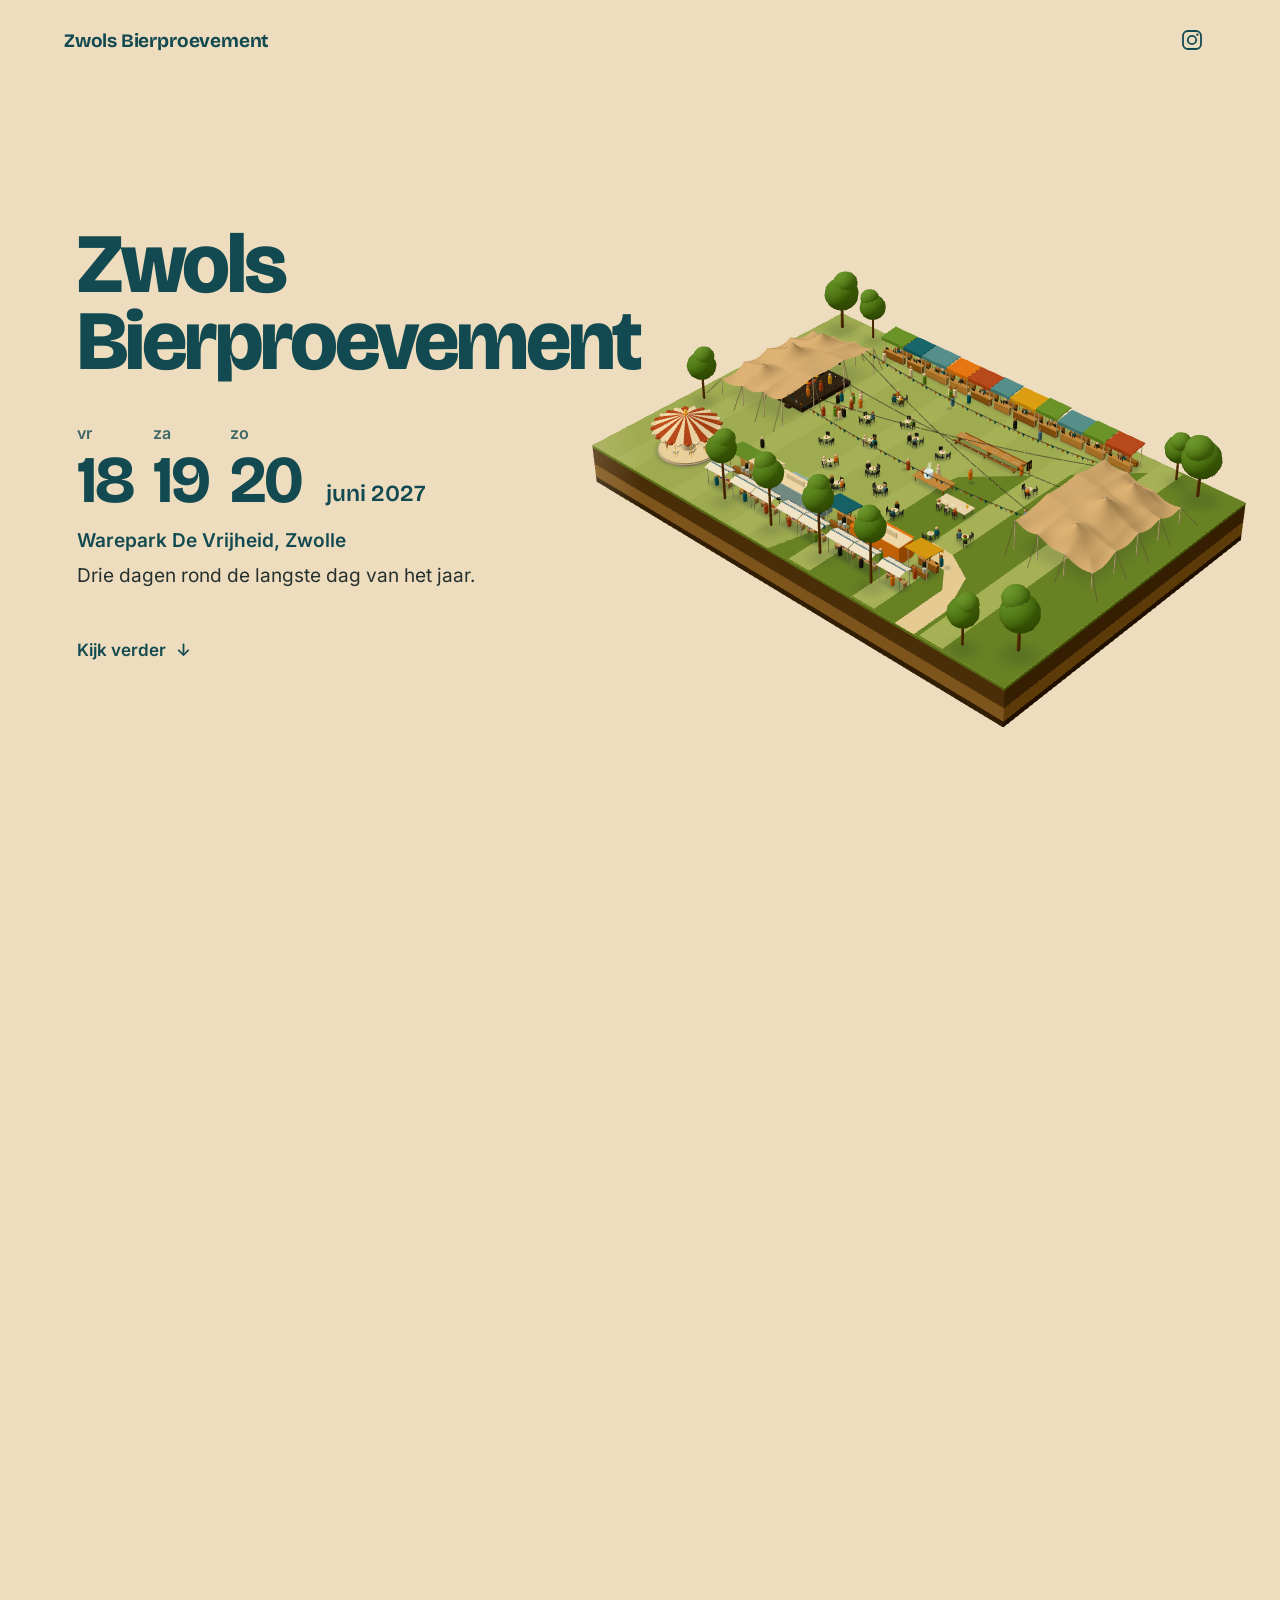
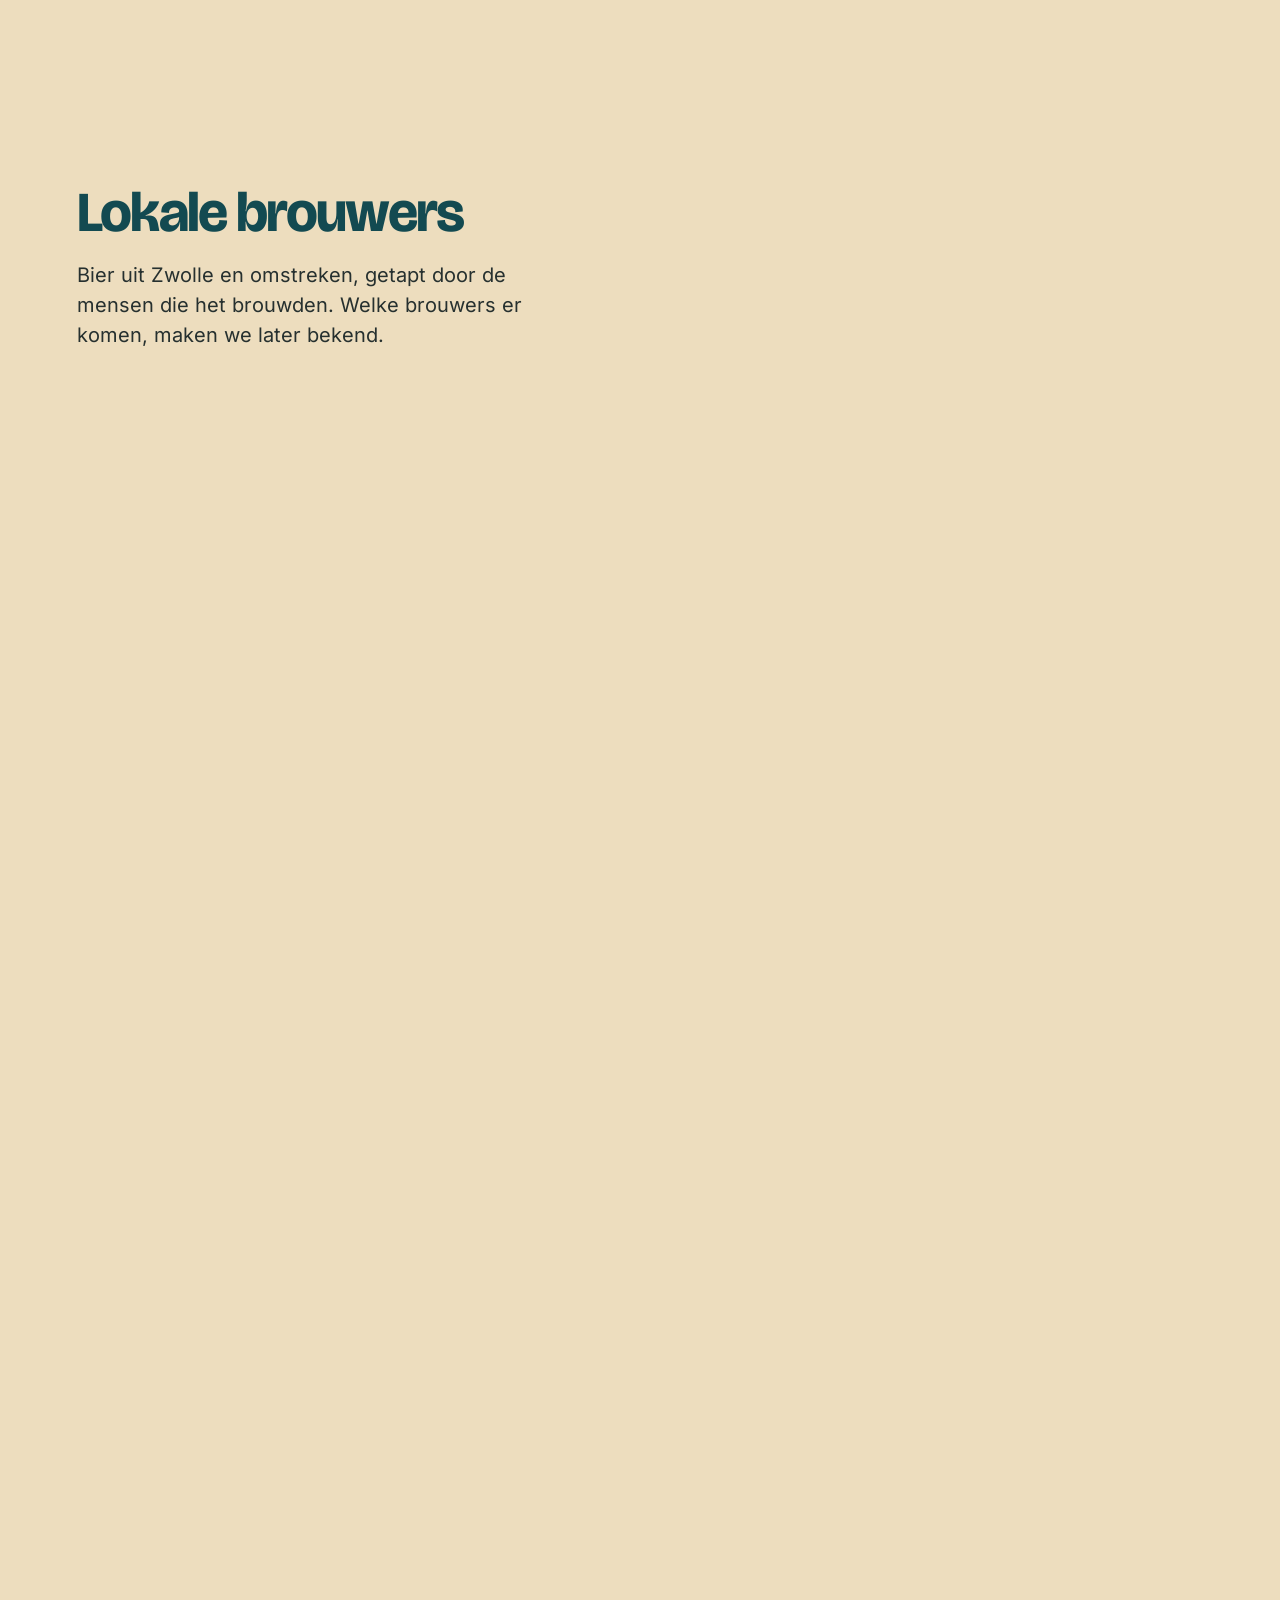
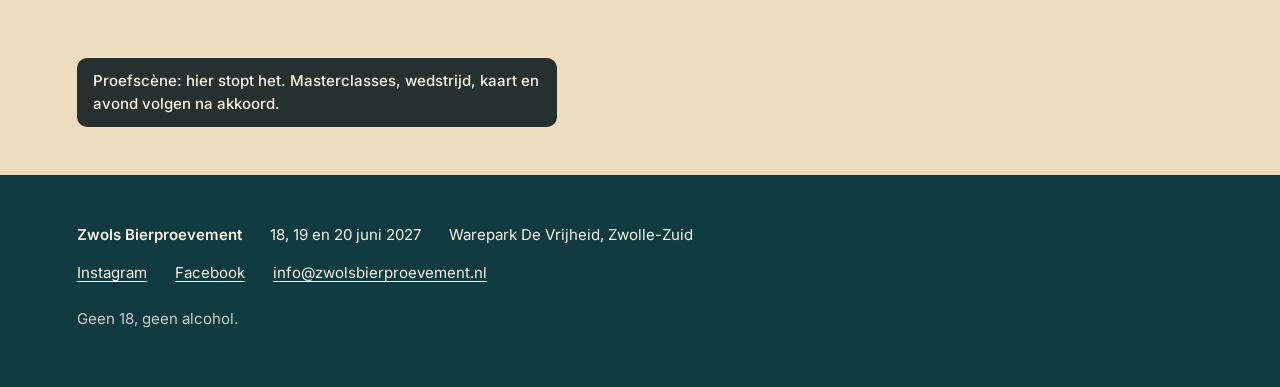
==== proef/index.html @ 641bc116 "Proefscène teaser-site 2027 in /proef/ (testversie, noindex) Co-Authored-By: Claude Opus 5.5 (1M con" ====
<!doctype html>
<html lang="nl">
<head>
<meta charset="utf-8">
<meta name="robots" content="noindex, nofollow">
<script>
  // In een submap: zonder schuine streep aan het eind (…/submap) kloppen relatieve paden niet. Even aanvullen.
  (function () {
    var p = location.pathname;
    if (p.length > 1 && p.slice(-1) !== '/' && !/\.[a-z0-9]+$/i.test(p)) location.replace(p + '/' + location.search + location.hash);
  })();
</script>
<meta name="viewport" content="width=device-width, initial-scale=1, viewport-fit=cover">
<title>Zwols Bierproevement 2027</title>
<meta name="description" content="Zwols Bierproevement, 18, 19 en 20 juni 2027 in Warepark De Vrijheid, Zwolle.">
<meta name="theme-color" content="#EDDDBE">
<link rel="icon" href="data:image/svg+xml,%3Csvg xmlns=%27http://www.w3.org/2000/svg%27 viewBox=%270 0 32 32%27%3E%3Crect width=%2732%27 height=%2732%27 rx=%277%27 fill=%27%23134A51%27/%3E%3Cpath d=%27M9 10h14L10 22h13%27 stroke=%27%23EDDDBE%27 stroke-width=%273.2%27 fill=%27none%27 stroke-linejoin=%27round%27/%3E%3C/svg%3E">
  <script type="module" crossorigin src="./assets/index-lJ_MQx9y.js"></script>
  <link rel="stylesheet" crossorigin href="./assets/index-fe8fH9HR.css">
</head>
<body>
<div id="root"></div>
</body>
</html>
---- proef/assets/index-fe8fH9HR.css ----
@font-face{font-family:Bricolage Grotesque Variable;font-style:normal;font-display:swap;font-weight:200 800;src:url(./bricolage-grotesque-vietnamese-opsz-normal-D9N6E8K1.woff2)format("woff2-variations");unicode-range:U+102-103,U+110-111,U+128-129,U+168-169,U+1A0-1A1,U+1AF-1B0,U+300-301,U+303-304,U+308-309,U+323,U+329,U+1EA0-1EF9,U+20AB}@font-face{font-family:Bricolage Grotesque Variable;font-style:normal;font-display:swap;font-weight:200 800;src:url(./bricolage-grotesque-latin-ext-opsz-normal-IcJDqblK.woff2)format("woff2-variations");unicode-range:U+100-2BA,U+2BD-2C5,U+2C7-2CC,U+2CE-2D7,U+2DD-2FF,U+304,U+308,U+329,U+1D00-1DBF,U+1E00-1E9F,U+1EF2-1EFF,U+2020,U+20A0-20AB,U+20AD-20C0,U+2113,U+2C60-2C7F,U+A720-A7FF}@font-face{font-family:Bricolage Grotesque Variable;font-style:normal;font-display:swap;font-weight:200 800;src:url(./bricolage-grotesque-latin-opsz-normal-Cre6nC2_.woff2)format("woff2-variations");unicode-range:U+??,U+131,U+152-153,U+2BB-2BC,U+2C6,U+2DA,U+2DC,U+304,U+308,U+329,U+2000-206F,U+20AC,U+2122,U+2191,U+2193,U+2212,U+2215,U+FEFF,U+FFFD}@font-face{font-family:Inter;font-style:normal;font-display:swap;font-weight:400;src:url(./inter-latin-400-normal-C38fXH4l.woff2)format("woff2"),url(./inter-latin-400-normal-CyCys3Eg.woff)format("woff")}@font-face{font-family:Inter;font-style:normal;font-display:swap;font-weight:500;src:url(./inter-latin-500-normal-Cerq10X2.woff2)format("woff2"),url(./inter-latin-500-normal-BL9OpVg8.woff)format("woff")}@font-face{font-family:Inter;font-style:normal;font-display:swap;font-weight:600;src:url(./inter-latin-600-normal-LgqL8muc.woff2)format("woff2"),url(./inter-latin-600-normal-CiBQ2DWP.woff)format("woff")}:root{--bg:#edddbe;--petrol:#134a51;--petrol-deep:#0e3a40;--ink:#26302f;--cream:#fbf4e4;--amber:#f0a33a;--amber-deep:#db8c22;--font-display:"Bricolage Grotesque Variable", "Inter", system-ui, sans-serif;--font-text:"Inter", system-ui, -apple-system, sans-serif;--ease:cubic-bezier(.2, .7, .2, 1)}*{box-sizing:border-box;margin:0;padding:0}html{-webkit-text-size-adjust:100%;background:var(--bg)}body{background:var(--bg);color:var(--ink);font:400 17px/1.55 var(--font-text);-webkit-font-smoothing:antialiased;text-rendering:optimizelegibility}a{color:inherit}.sr{clip:rect(0 0 0 0);clip-path:inset(50%);white-space:nowrap;width:1px;height:1px;position:absolute;overflow:hidden}.stage{z-index:0;pointer-events:none;position:fixed;top:0;bottom:0;left:0;right:0;-webkit-mask-image:linear-gradient(90deg,#0000 0 30%,#000 50%);mask-image:linear-gradient(90deg,#0000 0 30%,#000 50%)}.poster,.poster img{width:100%;height:100%;position:absolute;top:0;bottom:0;left:0;right:0}.poster img{object-fit:cover;object-position:70% 50%}.poster{transition:opacity .3s ease-out}.poster.is-leaving{opacity:0}.scene-canvas{opacity:0;transition:opacity .3s ease-out;position:absolute;top:0;bottom:0;left:0;right:0}.scene-canvas.is-ready{opacity:1}.is-still .scene-canvas{transition:none}.bar{z-index:5;color:var(--petrol);background:linear-gradient(var(--bg) 55%, color-mix(in srgb, var(--bg) 0%, transparent));pointer-events:none;justify-content:space-between;align-items:center;padding:16px clamp(20px,5vw,64px);display:flex;position:fixed;top:0;left:0;right:0}.bar>*{pointer-events:auto}.bar .mark{font:700 19px/1 var(--font-display);letter-spacing:-.01em;opacity:0;align-items:center;min-height:48px;text-decoration:none;transition:opacity .2s ease-out;display:inline-flex}.bar.shown .mark{opacity:1}.iconbtn{width:48px;height:48px;color:inherit;border-radius:12px;place-items:center;text-decoration:none;transition:background-color .2s ease-out;display:inline-grid}.iconbtn:hover{background:color-mix(in srgb, currentColor 10%, transparent)}:focus-visible{outline:3px solid var(--amber);outline-offset:3px;box-shadow:0 0 0 3px var(--petrol-deep);border-radius:6px}main{z-index:1;position:relative}.ch{align-items:center;min-height:120svh;padding:0 clamp(20px,6vw,96px);display:flex}.ch .inner{max-width:min(34rem,36vw)}.hero{min-height:100svh}.brouwers{min-height:215svh}.wordmark{font:800 clamp(52px, 6.6vw, 108px)/.92 var(--font-display);letter-spacing:-.035em;color:var(--petrol);font-variation-settings:"opsz" 96}.dates{color:var(--petrol);align-items:flex-end;gap:clamp(14px,1.6vw,24px);margin-top:clamp(28px,3.4vw,44px);display:flex}.dates .d{font:700 clamp(44px, 5.2vw, 76px)/.9 var(--font-display);letter-spacing:-.03em;font-variation-settings:"opsz" 96;flex-direction:column;display:flex}.dates .d small{font:600 16px/1 var(--font-text);letter-spacing:.01em;opacity:.8;margin-bottom:10px}.dates .m{font:600 clamp(20px, 1.8vw, 26px)/1.1 var(--font-display);margin-left:4px;padding-bottom:4px}.where{font:600 19px/1.4 var(--font-text);color:var(--petrol);margin-top:18px}.lede{color:var(--ink);margin-top:6px;font-size:19px}.cue{min-height:48px;color:var(--petrol);align-items:center;gap:10px;margin-top:clamp(28px,4vh,48px);font-size:17px;font-weight:600;text-decoration:none;display:inline-flex}.cue span{animation:2.4s ease-in-out infinite nudge;display:inline-block}@keyframes nudge{0%,to{transform:translateY(0)}50%{transform:translateY(4px)}}h2{font:750 clamp(38px, 4.4vw, 62px)/1 var(--font-display);letter-spacing:-.03em;color:var(--petrol);font-variation-settings:"opsz" 96}.ch p.body{color:var(--ink);max-width:28em;margin-top:18px;font-size:20px;line-height:1.5}.proef-einde{align-items:flex-end;min-height:60svh;padding:0 clamp(20px,6vw,96px) 48px;display:flex}.proef-einde p{max-width:30rem;font:500 15px/1.5 var(--font-text);color:var(--cream);background:var(--ink);border-radius:10px;padding:12px 16px}.debug{z-index:9;color:#fbf4e4;background:#26302f;border-radius:8px;padding:6px 10px;font:500 15px/1.3 ui-monospace,Menlo,monospace;position:fixed;bottom:8px;left:8px}.foot{z-index:1;background:var(--petrol-deep);color:var(--cream);padding:48px clamp(20px,6vw,96px) 56px;font-size:15px;line-height:1.6;position:relative}.foot .row{flex-wrap:wrap;gap:8px 28px;display:flex}.foot .row+.row{margin-top:10px}.foot a{text-underline-offset:3px;align-items:center;min-height:32px;display:inline-flex}.foot .fine{opacity:.8;margin-top:18px}.is-still .bar,.is-still main,.is-still .foot{visibility:hidden}.is-still .stage{-webkit-mask-image:none;mask-image:none}@media (max-width:759px){body{font-size:16px}.stage{-webkit-mask-image:linear-gradient(#000 0 50%,#0000 66%);mask-image:linear-gradient(#000 0 50%,#0000 66%)}.poster img{object-position:50% 0%}.ch{align-items:flex-end;padding:0 12px 14px}.ch .inner{background:color-mix(in srgb, var(--bg) 94%, transparent);border-radius:16px;width:100%;max-width:none;padding:22px 22px 24px;position:sticky;bottom:12px}.hero .inner{background:0 0;padding:0 10px 8px}.ch p.body{font-size:18px}.wordmark{font-size:clamp(46px,13.5vw,64px)}.dates .d{font-size:44px}.where,.lede{font-size:17px}.cue{display:none}}@media (prefers-reduced-motion:reduce){.cue span{animation:none}.bar .mark{transition:none}}
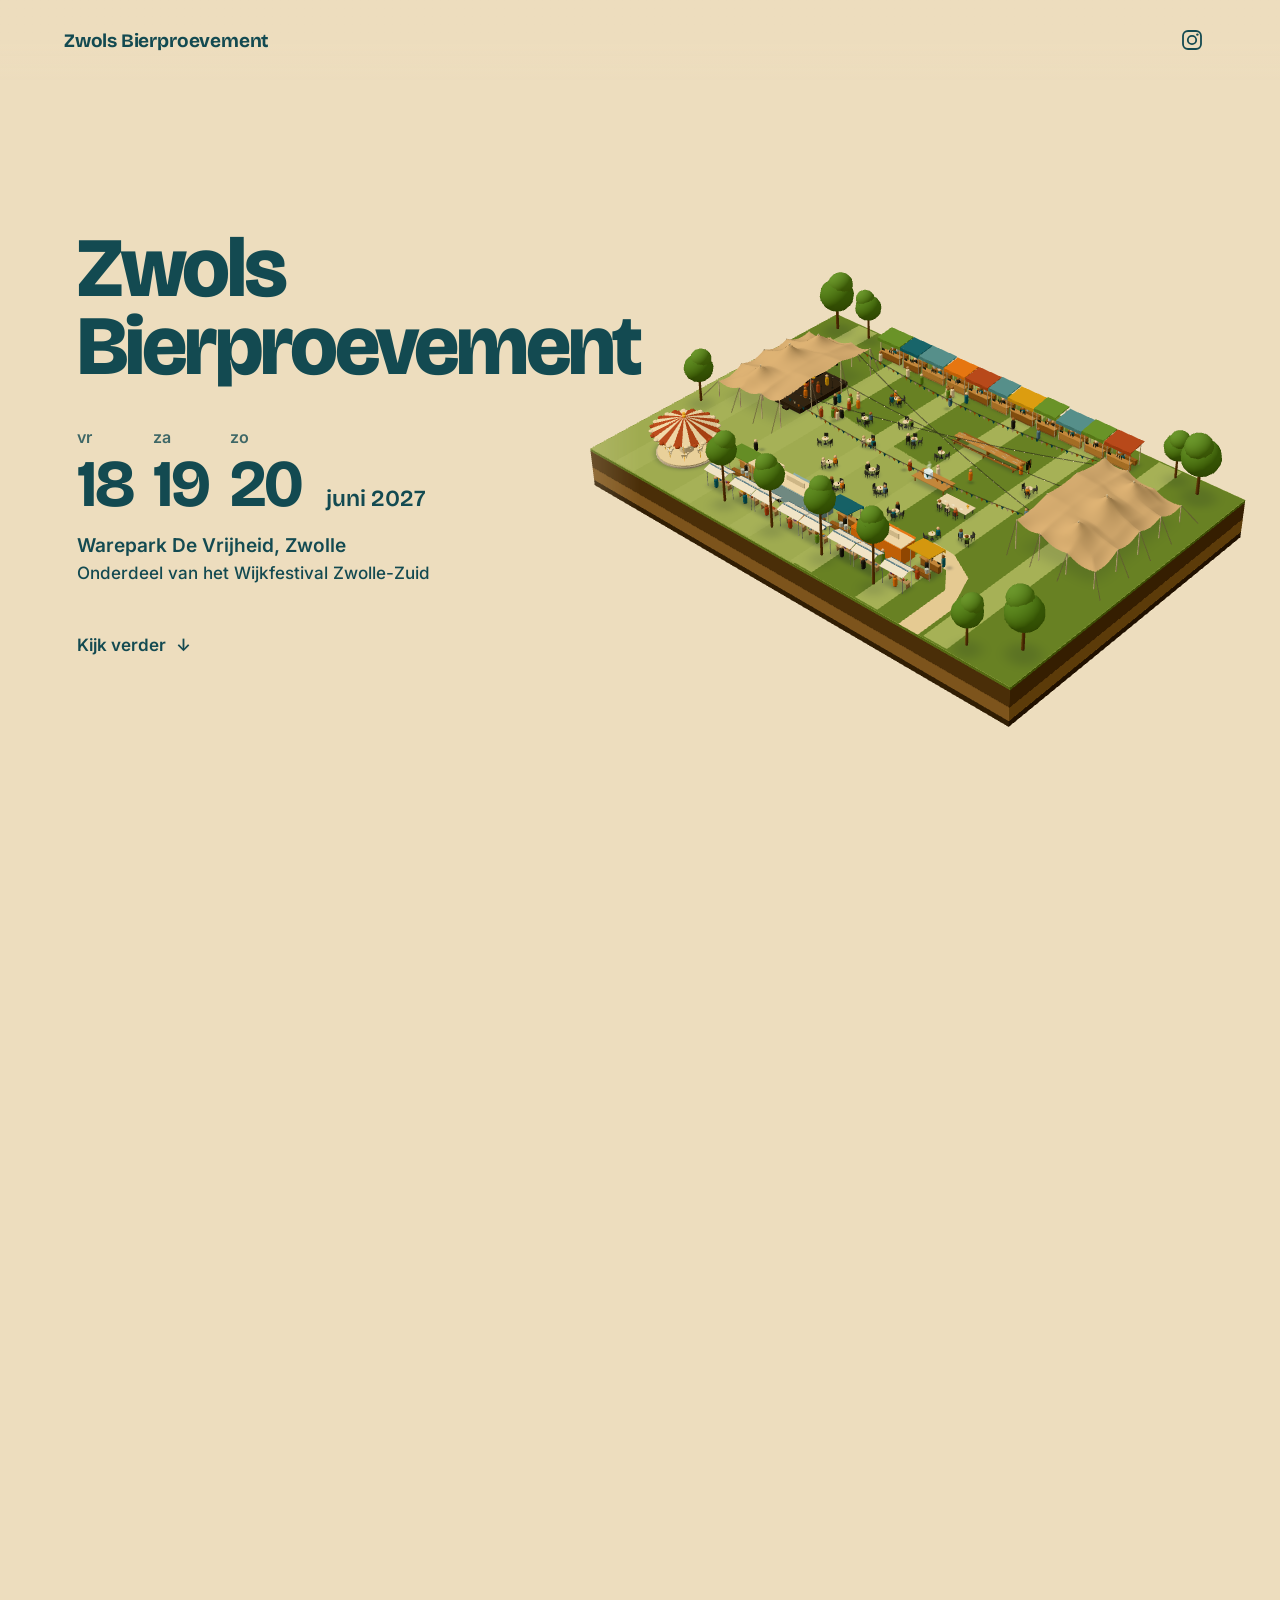
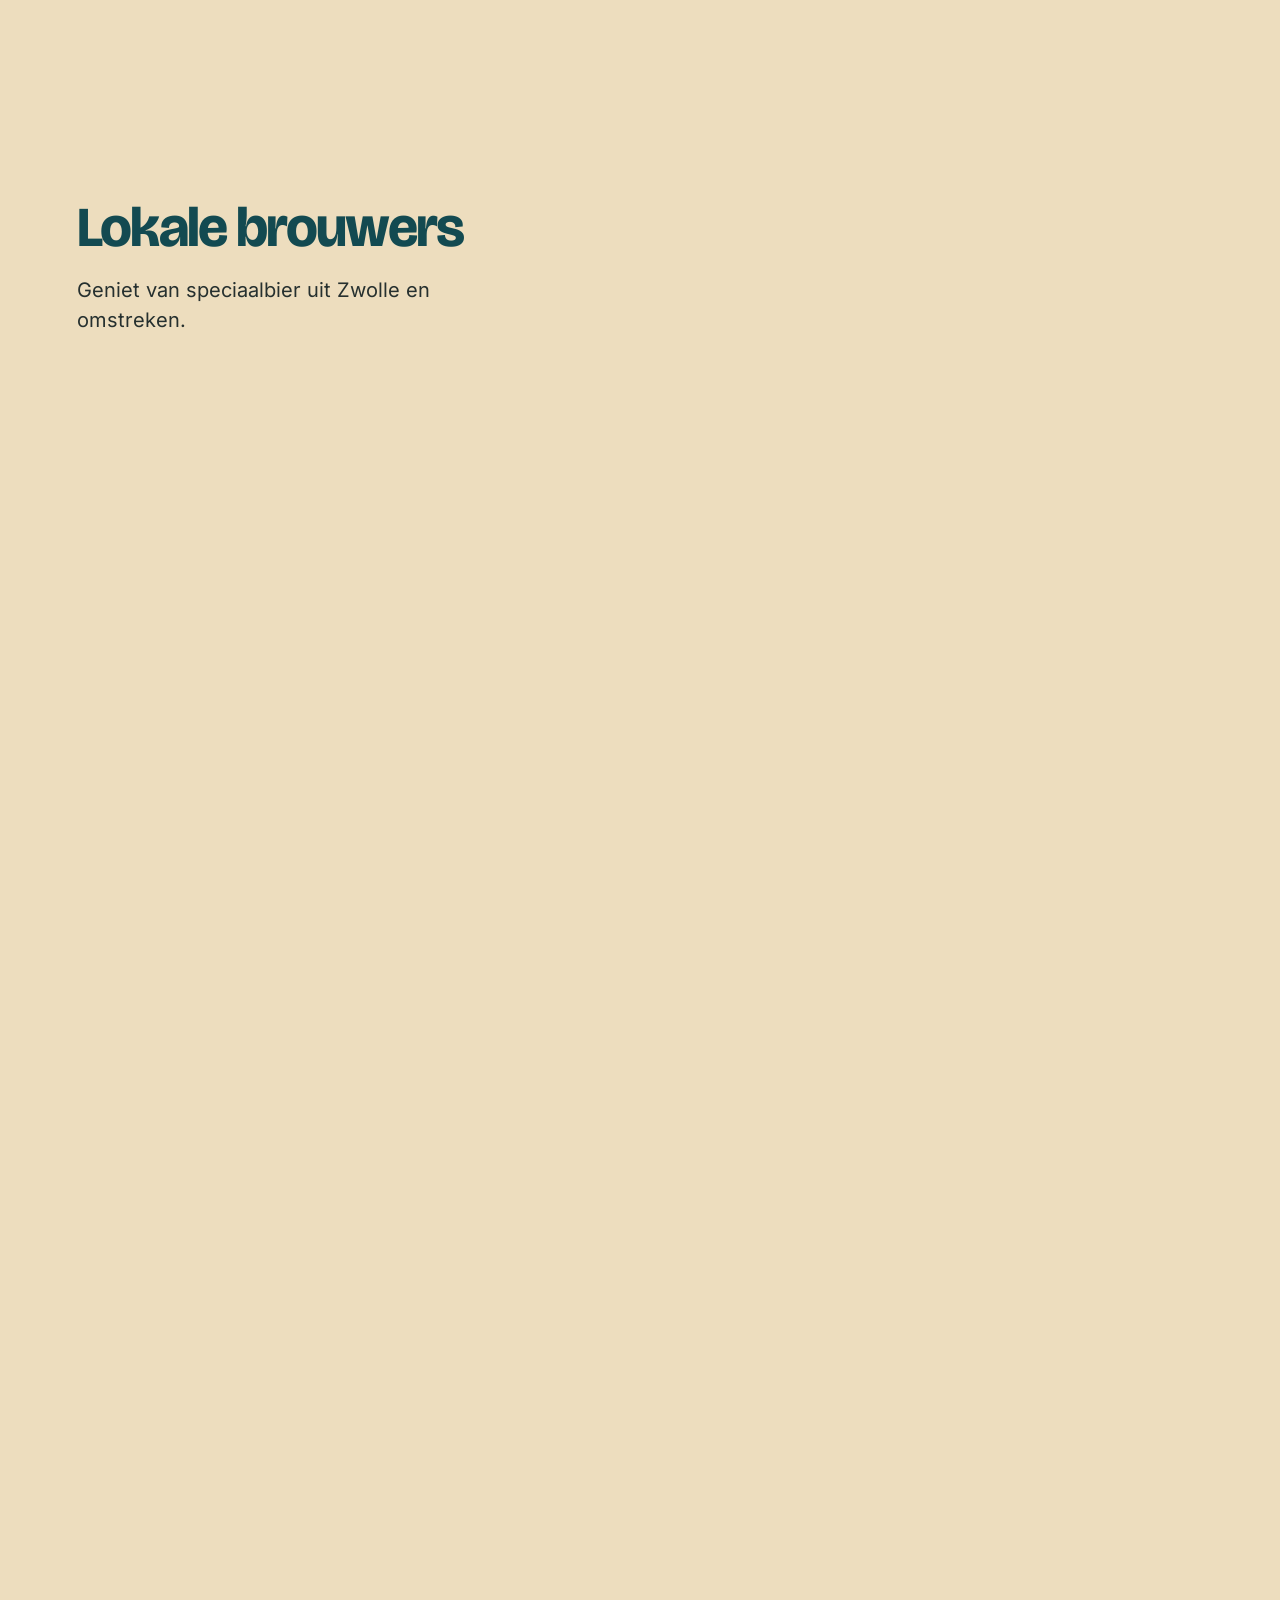
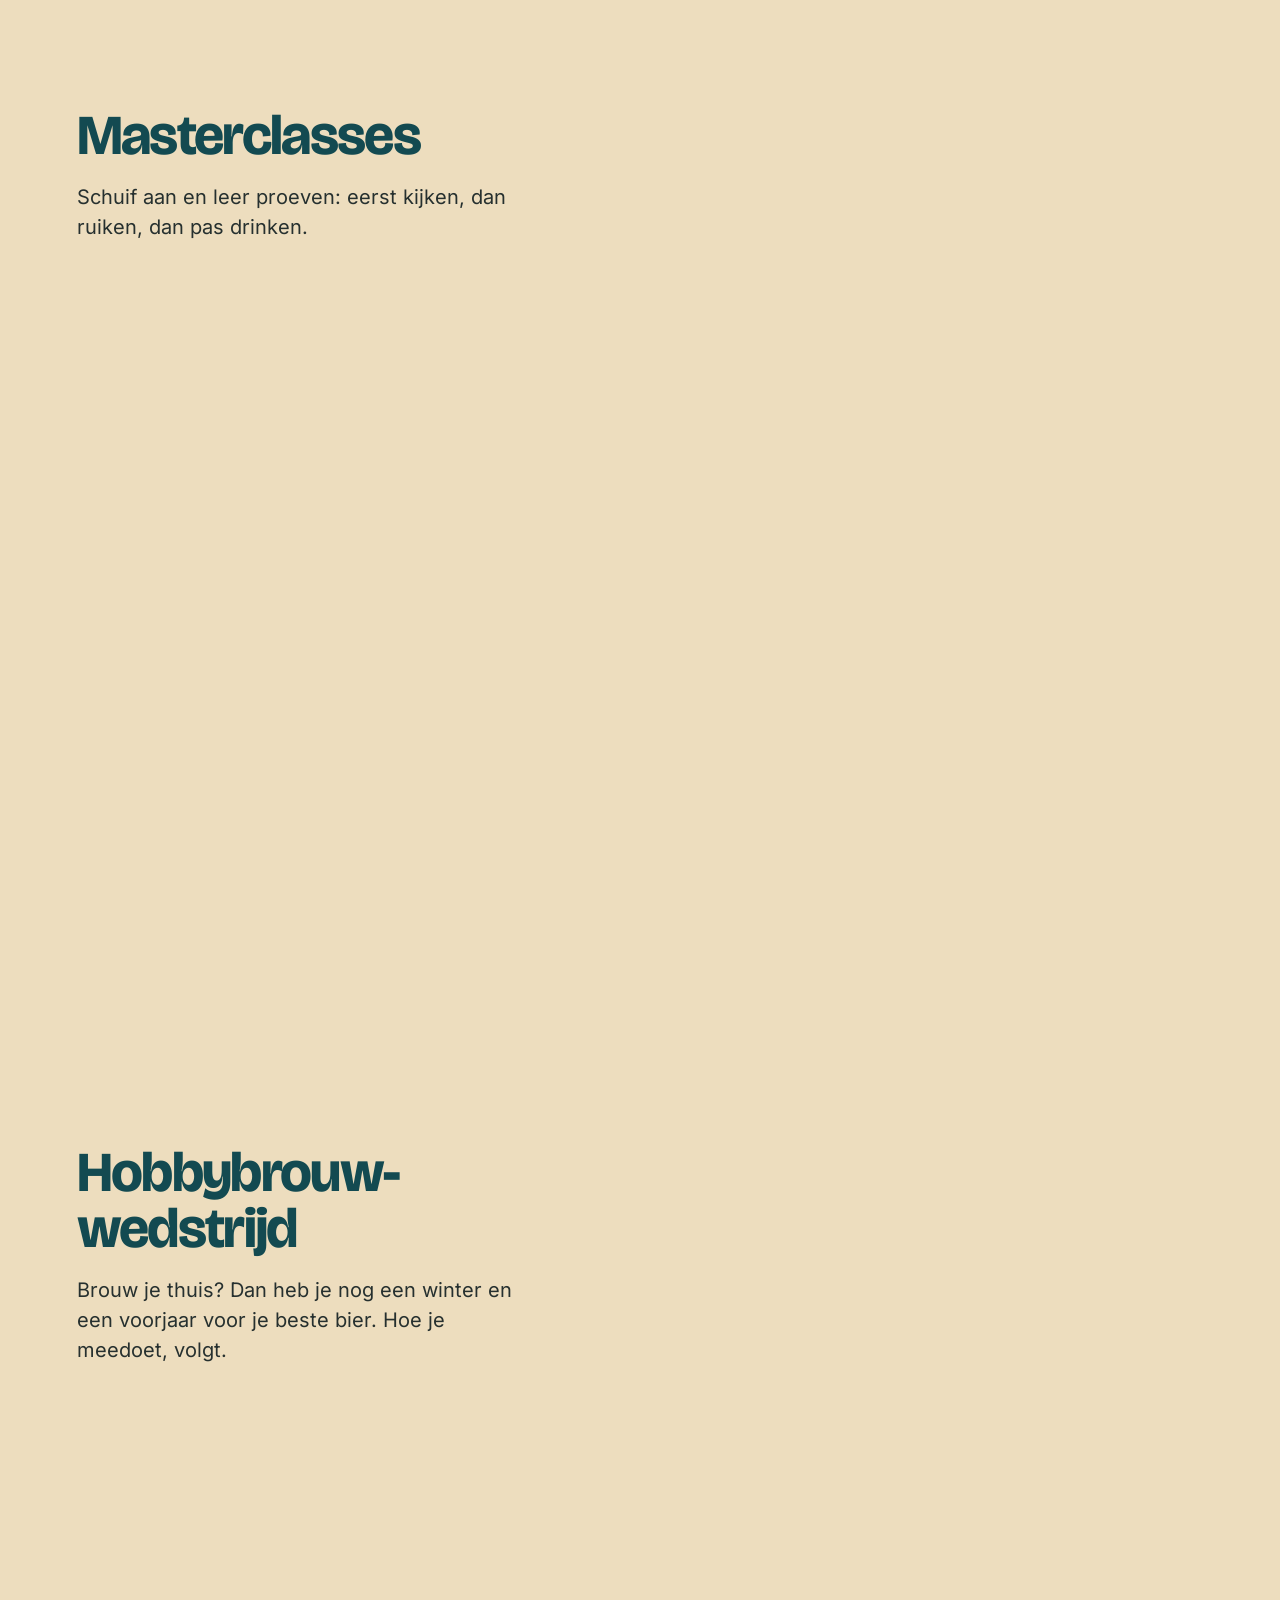
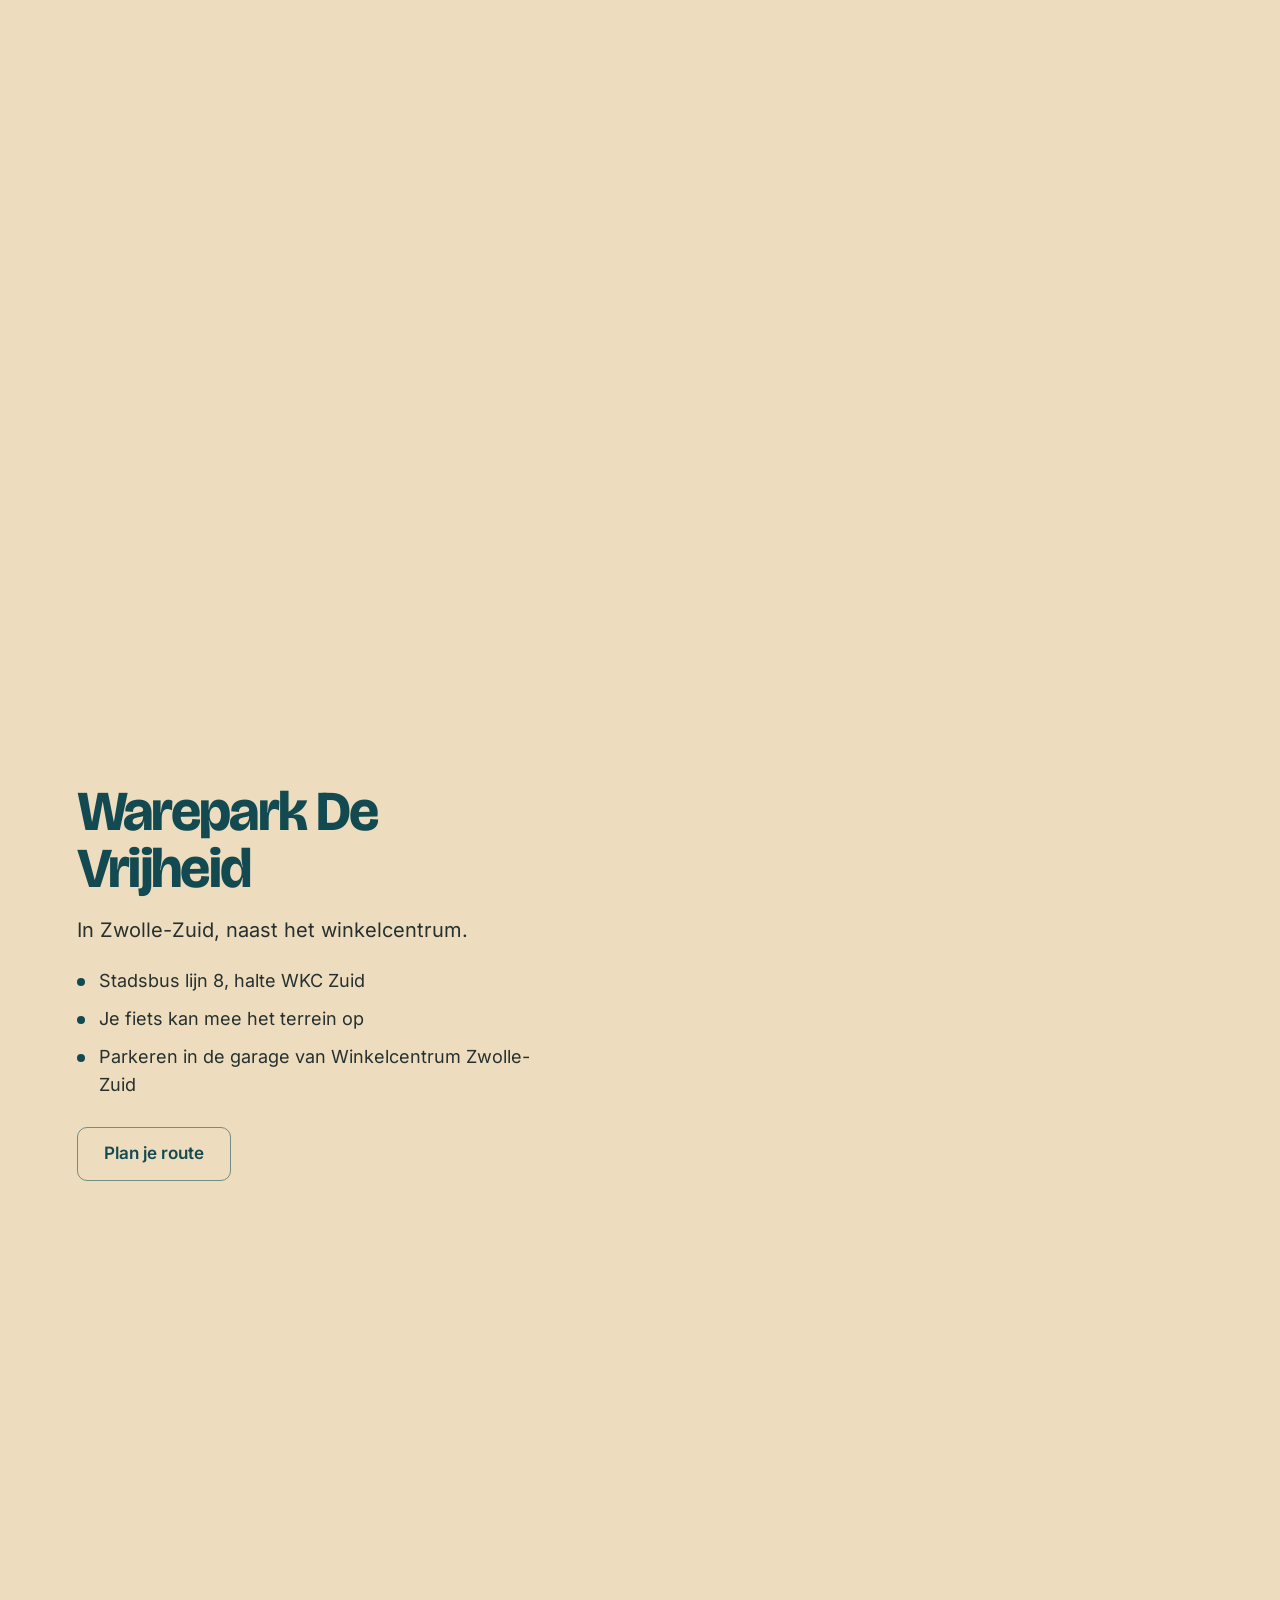
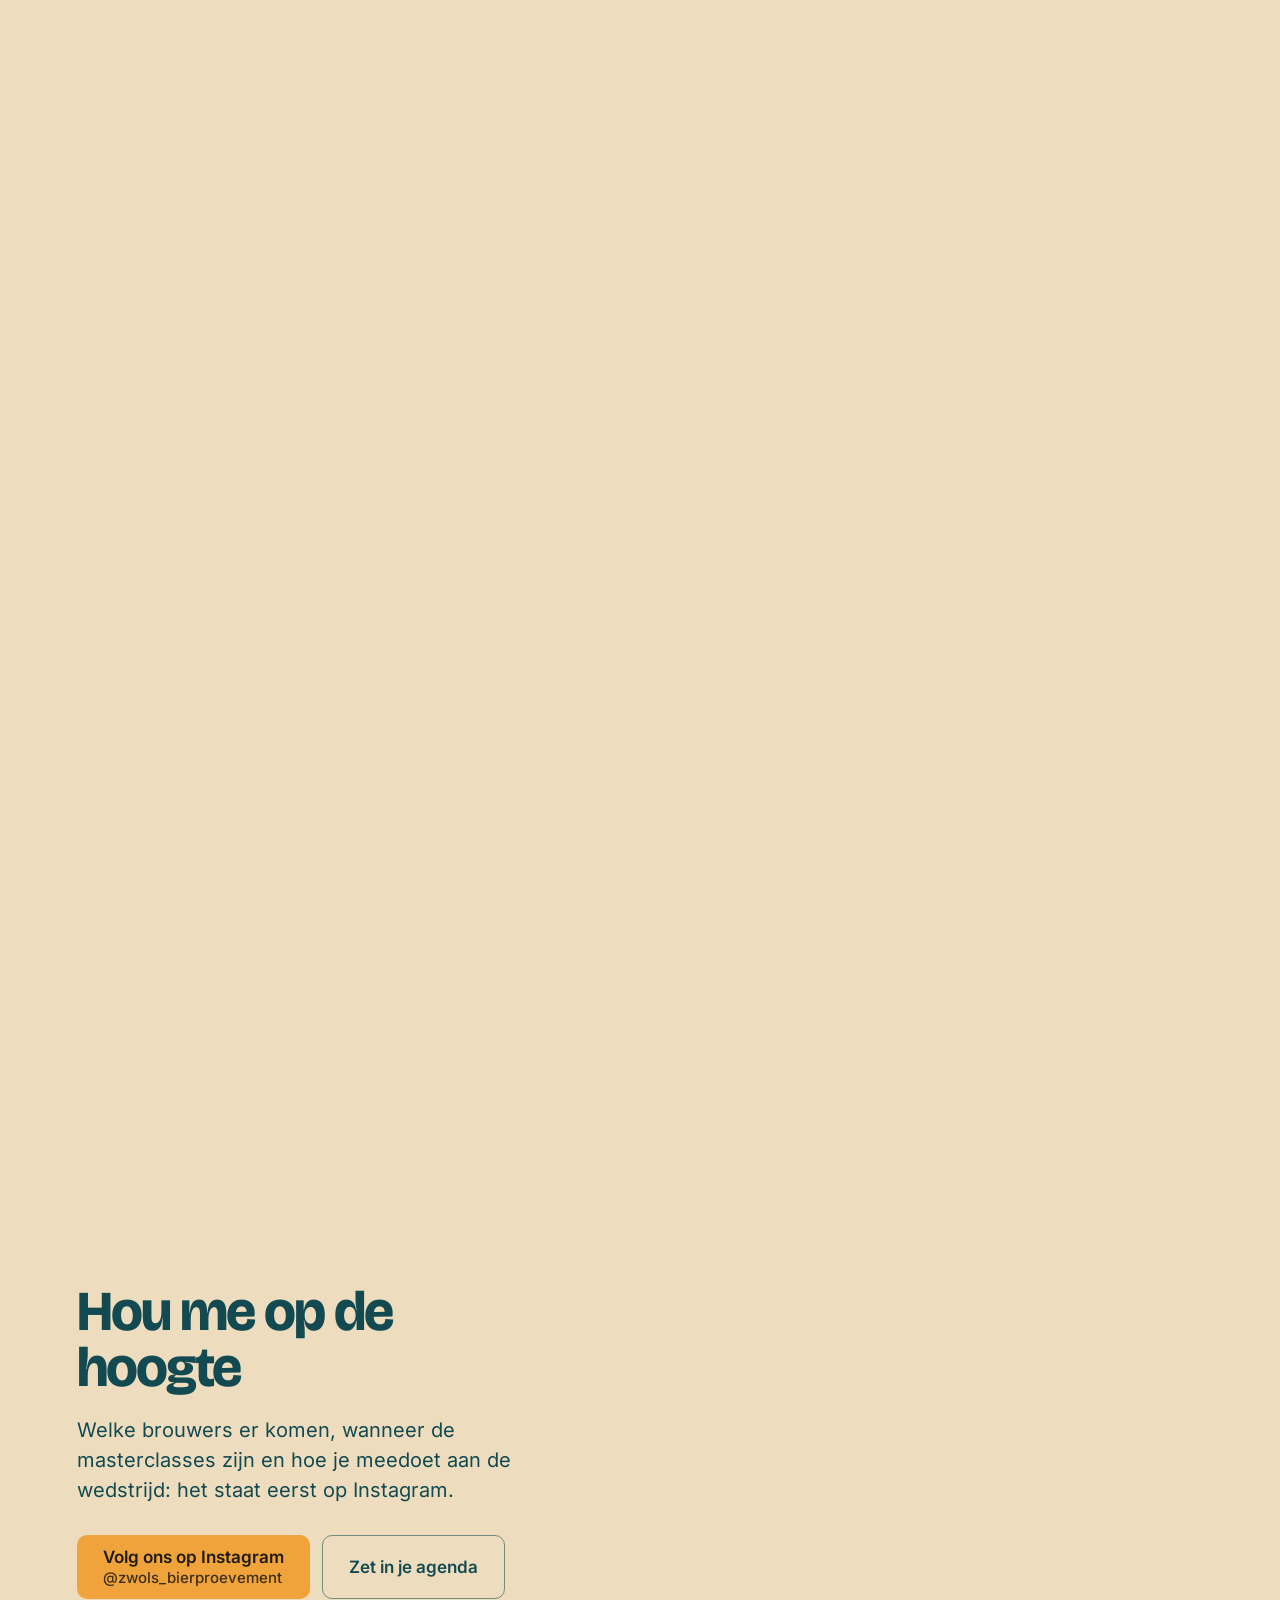
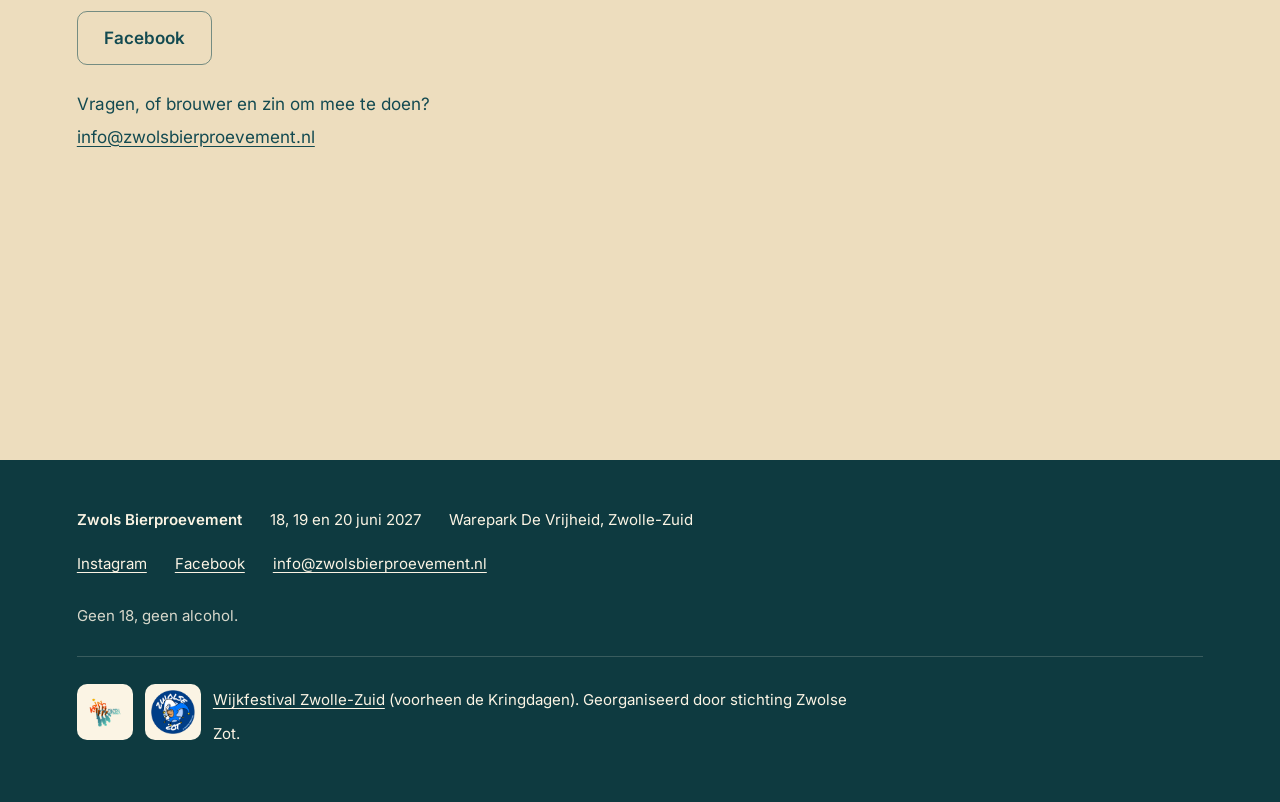
==== commit cbdf5267: "Proef ronde 4: volledige teaser-site 2027 (acht momenten, colofon, teksten Frits) Co-Authored-By: Cl" ====
--- a/proef/index.html
+++ b/proef/index.html
@@ -15,8 +15,8 @@
 <meta name="description" content="Zwols Bierproevement, 18, 19 en 20 juni 2027 in Warepark De Vrijheid, Zwolle.">
 <meta name="theme-color" content="#EDDDBE">
 <link rel="icon" href="data:image/svg+xml,%3Csvg xmlns=%27http://www.w3.org/2000/svg%27 viewBox=%270 0 32 32%27%3E%3Crect width=%2732%27 height=%2732%27 rx=%277%27 fill=%27%23134A51%27/%3E%3Cpath d=%27M9 10h14L10 22h13%27 stroke=%27%23EDDDBE%27 stroke-width=%273.2%27 fill=%27none%27 stroke-linejoin=%27round%27/%3E%3C/svg%3E">
-  <script type="module" crossorigin src="./assets/index-lJ_MQx9y.js"></script>
-  <link rel="stylesheet" crossorigin href="./assets/index-fe8fH9HR.css">
+  <script type="module" crossorigin src="./assets/index-iqJQ52m0.js"></script>
+  <link rel="stylesheet" crossorigin href="./assets/index-DcZafOp6.css">
 </head>
 <body>
 <div id="root"></div>
--- a/proef/assets/index-DcZafOp6.css
+++ b/proef/assets/index-DcZafOp6.css
@@ -0,0 +1 @@
+@font-face{font-family:Bricolage Grotesque Variable;font-style:normal;font-display:swap;font-weight:200 800;src:url(./bricolage-grotesque-vietnamese-opsz-normal-D9N6E8K1.woff2)format("woff2-variations");unicode-range:U+102-103,U+110-111,U+128-129,U+168-169,U+1A0-1A1,U+1AF-1B0,U+300-301,U+303-304,U+308-309,U+323,U+329,U+1EA0-1EF9,U+20AB}@font-face{font-family:Bricolage Grotesque Variable;font-style:normal;font-display:swap;font-weight:200 800;src:url(./bricolage-grotesque-latin-ext-opsz-normal-IcJDqblK.woff2)format("woff2-variations");unicode-range:U+100-2BA,U+2BD-2C5,U+2C7-2CC,U+2CE-2D7,U+2DD-2FF,U+304,U+308,U+329,U+1D00-1DBF,U+1E00-1E9F,U+1EF2-1EFF,U+2020,U+20A0-20AB,U+20AD-20C0,U+2113,U+2C60-2C7F,U+A720-A7FF}@font-face{font-family:Bricolage Grotesque Variable;font-style:normal;font-display:swap;font-weight:200 800;src:url(./bricolage-grotesque-latin-opsz-normal-Cre6nC2_.woff2)format("woff2-variations");unicode-range:U+??,U+131,U+152-153,U+2BB-2BC,U+2C6,U+2DA,U+2DC,U+304,U+308,U+329,U+2000-206F,U+20AC,U+2122,U+2191,U+2193,U+2212,U+2215,U+FEFF,U+FFFD}@font-face{font-family:Inter;font-style:normal;font-display:swap;font-weight:400;src:url(./inter-latin-400-normal-C38fXH4l.woff2)format("woff2"),url(./inter-latin-400-normal-CyCys3Eg.woff)format("woff")}@font-face{font-family:Inter;font-style:normal;font-display:swap;font-weight:500;src:url(./inter-latin-500-normal-Cerq10X2.woff2)format("woff2"),url(./inter-latin-500-normal-BL9OpVg8.woff)format("woff")}@font-face{font-family:Inter;font-style:normal;font-display:swap;font-weight:600;src:url(./inter-latin-600-normal-LgqL8muc.woff2)format("woff2"),url(./inter-latin-600-normal-CiBQ2DWP.woff)format("woff")}:root{--bg:#edddbe;--petrol:#134a51;--petrol-deep:#0e3a40;--ink:#26302f;--cream:#fbf4e4;--amber:#f0a33a;--amber-deep:#db8c22;--focus:#ffe3a6;--font-display:"Bricolage Grotesque Variable", "Inter", system-ui, sans-serif;--font-text:"Inter", system-ui, -apple-system, sans-serif;--ease:cubic-bezier(.2, .7, .2, 1)}*{box-sizing:border-box;margin:0;padding:0}html{-webkit-text-size-adjust:100%;background:var(--bg)}body{background:var(--bg);color:var(--ink);font:400 17px/1.55 var(--font-text);-webkit-font-smoothing:antialiased;text-rendering:optimizelegibility}a{color:inherit}.sr{clip:rect(0 0 0 0);clip-path:inset(50%);white-space:nowrap;width:1px;height:1px;position:absolute;overflow:hidden}.stage{height:100vh;z-index:0;pointer-events:none;height:100lvh;position:fixed;top:0;left:0;right:0;-webkit-mask-image:linear-gradient(90deg,#0000 0 30%,#000 50%);mask-image:linear-gradient(90deg,#0000 0 30%,#000 50%)}.poster,.poster img{width:100%;height:100%;position:absolute;top:0;bottom:0;left:0;right:0}.poster img{object-fit:cover;object-position:70% 50%}.poster{transition:opacity .3s ease-out}.poster.is-leaving{opacity:0}.scene-canvas{opacity:0;transition:opacity .3s ease-out;position:absolute;top:0;bottom:0;left:0;right:0}.scene-canvas.is-ready{opacity:1}.is-still .scene-canvas{transition:none}.vh-probe{width:0;height:100vh;visibility:hidden;pointer-events:none;height:100svh;position:fixed;top:0;left:0}.bar{z-index:5;color:var(--petrol);background:linear-gradient(var(--bg) 55%, color-mix(in srgb, var(--bg) 0%, transparent));pointer-events:none;justify-content:space-between;align-items:center;padding:16px clamp(20px,5vw,64px);display:flex;position:fixed;top:0;left:0;right:0}.bar>*{pointer-events:auto}.bar .mark{font:700 19px/1 var(--font-display);letter-spacing:-.01em;opacity:0;align-items:center;min-height:48px;text-decoration:none;transition:opacity .2s ease-out;display:inline-flex}.bar.shown .mark{opacity:1}.iconbtn{width:48px;height:48px;color:inherit;border-radius:12px;place-items:center;text-decoration:none;transition:background-color .2s ease-out;display:inline-grid}.iconbtn:hover{background:color-mix(in srgb, currentColor 10%, transparent)}:focus-visible{outline:3px solid var(--focus);outline-offset:3px;box-shadow:0 0 0 3px var(--petrol-deep);border-radius:6px;transition:none}.bar .mark:focus-visible{opacity:1}main{z-index:1;position:relative}.ch{align-items:center;min-height:120svh;padding:0 clamp(20px,6vw,96px);display:flex}.ch .inner{max-width:min(34rem,36vw)}.hero{min-height:100svh}.brouwers{min-height:215svh}.wordmark{white-space:nowrap;-webkit-hyphens:none;hyphens:none;font:800 clamp(52px, 6.6vw, 108px)/.92 var(--font-display);letter-spacing:-.035em;color:var(--petrol);font-variation-settings:"opsz" 96}.dates{color:var(--petrol);align-items:flex-end;gap:clamp(14px,1.6vw,24px);margin-top:clamp(28px,3.4vw,44px);display:flex}.dates .d{font:700 clamp(44px, 5.2vw, 76px)/.9 var(--font-display);letter-spacing:-.03em;font-variation-settings:"opsz" 96;flex-direction:column;display:flex}.dates .d small{font:600 16px/1 var(--font-text);letter-spacing:.01em;opacity:.8;margin-bottom:10px}.dates .m{font:600 clamp(20px, 1.8vw, 26px)/1.1 var(--font-display);margin-left:4px;padding-bottom:4px}.where{font:600 19px/1.4 var(--font-text);color:var(--petrol);margin-top:18px}.sub{font:500 17px/1.4 var(--font-text);color:var(--petrol);margin-top:2px}.lede{color:var(--ink);margin-top:10px;font-size:19px}.cue{min-height:48px;color:var(--petrol);align-items:center;gap:10px;margin-top:clamp(28px,4vh,48px);font-size:17px;font-weight:600;text-decoration:none;display:inline-flex}.cue span{animation:2.4s ease-in-out infinite nudge;display:inline-block}@keyframes nudge{0%,to{transform:translateY(0)}50%{transform:translateY(4px)}}h2{font:750 clamp(38px, 4.4vw, 62px)/1 var(--font-display);letter-spacing:-.03em;color:var(--petrol);font-variation-settings:"opsz" 96}.ch p.body{color:var(--ink);max-width:28em;margin-top:18px;font-size:20px;line-height:1.5}.hold{min-height:175svh}.dusk{height:45svh}.facts{gap:10px;margin-top:22px;font-size:18px;list-style:none;display:grid}.facts li{padding-left:22px;position:relative}.facts li:before{content:"";background:var(--petrol);border-radius:50%;width:8px;height:8px;position:absolute;top:.62em;left:0}.btn{min-height:54px;font:600 17px/1.2 var(--font-text);border-radius:10px;justify-content:center;align-items:center;gap:10px;padding:0 26px;text-decoration:none;transition:background-color .2s ease-out,border-color .2s ease-out;display:inline-flex}.btn.ghost{border:1.5px solid color-mix(in srgb, currentColor 55%, transparent)}.btn.ghost:hover{background:color-mix(in srgb, currentColor 8%, transparent);border-color:currentColor}.btn.primary{background:var(--amber);color:#1e1a14}.btn.primary:hover{background:var(--amber-deep)}.locatie .btn{color:var(--petrol);margin-top:28px}.night h2,.night p.body,.night .mail{color:var(--petrol);transition:color .2s ease-out}.night .actions{flex-wrap:wrap;gap:12px;margin-top:30px;display:flex}.night .actions .ghost{color:var(--petrol)}.is-night .night h2,.is-night .night p.body,.is-night .night .mail,.is-night .night .actions .ghost{color:var(--cream)}.night .handle{opacity:.85;font-size:15px;font-weight:500;display:block}.night .btn.primary{flex-direction:column;align-items:flex-start;gap:2px;min-height:64px;padding:12px 26px}.night .mail{margin-top:26px;font-size:17px}.night .mail a{text-underline-offset:3px;padding:6px 0;display:inline-block}.is-night .bar{color:var(--cream)}.map-labels{z-index:0;opacity:0;pointer-events:none;visibility:hidden;width:0;height:0;list-style:none;position:fixed;top:0;left:0}.map-labels.is-shown{visibility:visible}.map-labels li{will-change:transform;white-space:nowrap;position:absolute;top:0;left:0}.map-labels .lbl{font:600 16px/1.15 var(--font-text);color:var(--petrol);text-shadow:0 0 3px #fdf8ea,0 0 3px #fdf8ea,0 0 6px #fdf8ea,0 0 6px #fdf8ea;translate:-50% -50%}.map-labels .lbl-main{font-size:18px;font-weight:700}.map-labels .lbl-soft{color:#6c561c;font-weight:500}.map-labels .lbl-start{translate:0 -50%}.map-labels .ico{line-height:0;translate:-50% -50%}.map-labels .ico-pin span{background:var(--amber);width:22px;height:22px;box-shadow:0 0 0 12px color-mix(in srgb, var(--amber) 28%, transparent);border:4px solid #fdf8ea;border-radius:50%;display:block}.debug{z-index:9;color:#fbf4e4;background:#26302f;border-radius:8px;padding:6px 10px;font:500 15px/1.3 ui-monospace,Menlo,monospace;position:fixed;bottom:8px;left:8px}.foot{z-index:1;background:var(--petrol-deep);color:var(--cream);padding:48px clamp(20px,6vw,96px) 56px;font-size:15px;line-height:1.6;position:relative}.foot .row{flex-wrap:wrap;gap:8px 28px;display:flex}.foot .row+.row{margin-top:10px}.foot a{text-underline-offset:3px;align-items:center;min-height:44px;display:inline-flex}.foot .fine{opacity:.85;margin-top:18px}.colofon{border-top:1px solid color-mix(in srgb, var(--cream) 18%, transparent);align-items:center;gap:12px;margin-top:28px;padding-top:22px;display:flex}.colofon .logo-tile{background:#fbf4e4;border-radius:10px;flex:none;place-items:center;width:56px;height:56px;display:grid}.colofon .logo-tile img{width:44px;height:44px;display:block}.colofon p{max-width:40rem;font-size:15px;line-height:1.5}.colofon p a{padding:10px 0;display:inline-block}.is-still .bar,.is-still main>:not(.locatie),.is-still .locatie>.inner,.is-still .foot{visibility:hidden}.is-still .stage{-webkit-mask-image:none;mask-image:none}@media (max-width:759px){body{font-size:16px}.stage{-webkit-mask-image:linear-gradient(#000 0 50%,#0000 66%);mask-image:linear-gradient(#000 0 50%,#0000 66%)}.poster img{object-position:50% 0%}.ch{align-items:flex-end;padding:0 12px 14px}.ch .inner{background:color-mix(in srgb, var(--bg) 94%, transparent);border-radius:16px;width:100%;max-width:none;padding:22px 22px 24px;position:sticky;bottom:12px}.hero .inner{background:0 0;padding:0 10px 8px}.night .inner{background:color-mix(in srgb, var(--petrol-deep) 92%, transparent)}.ch .inner{z-index:1}.locatie .inner{position:relative;bottom:auto}.night h2,.night p.body,.night .mail,.night .actions .ghost{color:var(--cream)}.hold{min-height:185svh}.facts{font-size:17px}.night .actions{flex-direction:column}.night .actions .btn{width:100%}.colofon{flex-wrap:wrap}.ch p.body{font-size:18px}.wordmark{font-size:min(64px,13.3333vw - 5.86667px)}.dates .d{font-size:44px}.where,.lede{font-size:17px}.sub{font-size:16px}.cue{display:none}}@media (prefers-reduced-motion:reduce){.cue span{animation:none}.bar .mark{transition:none}}
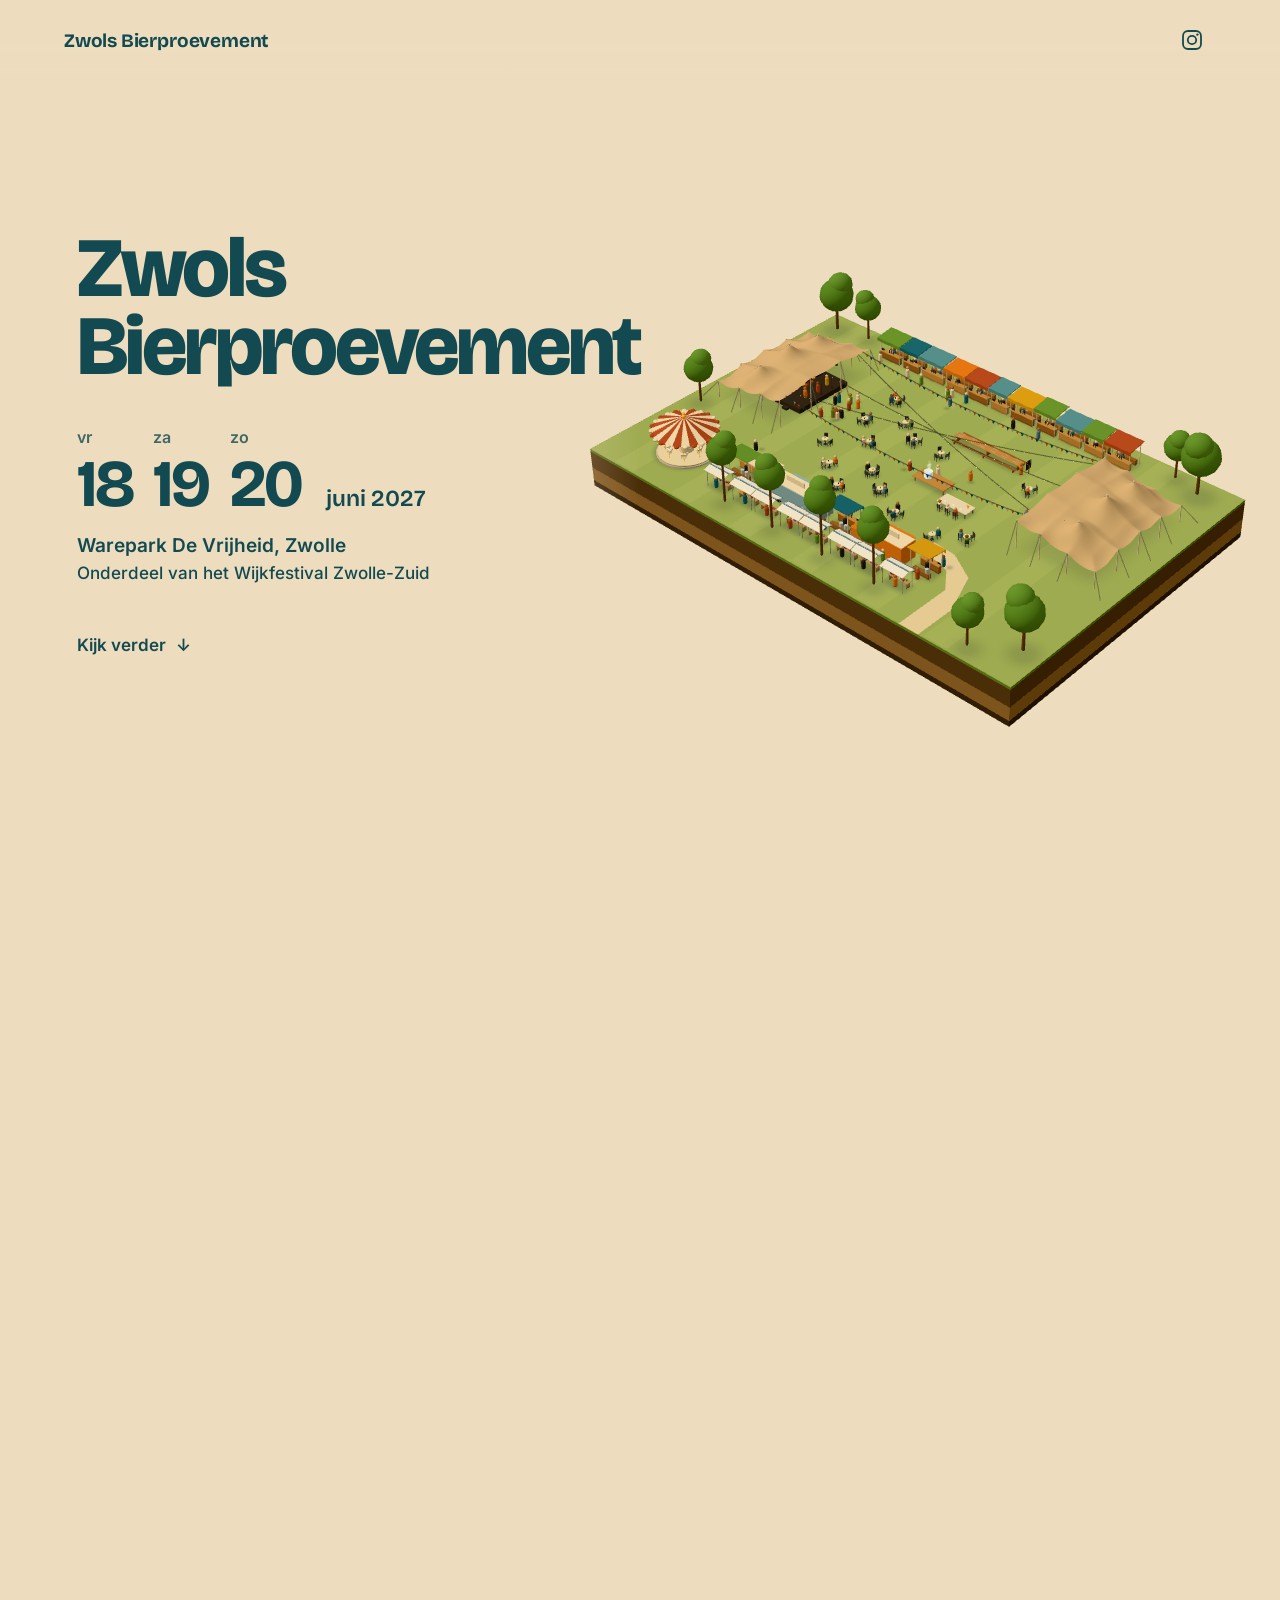
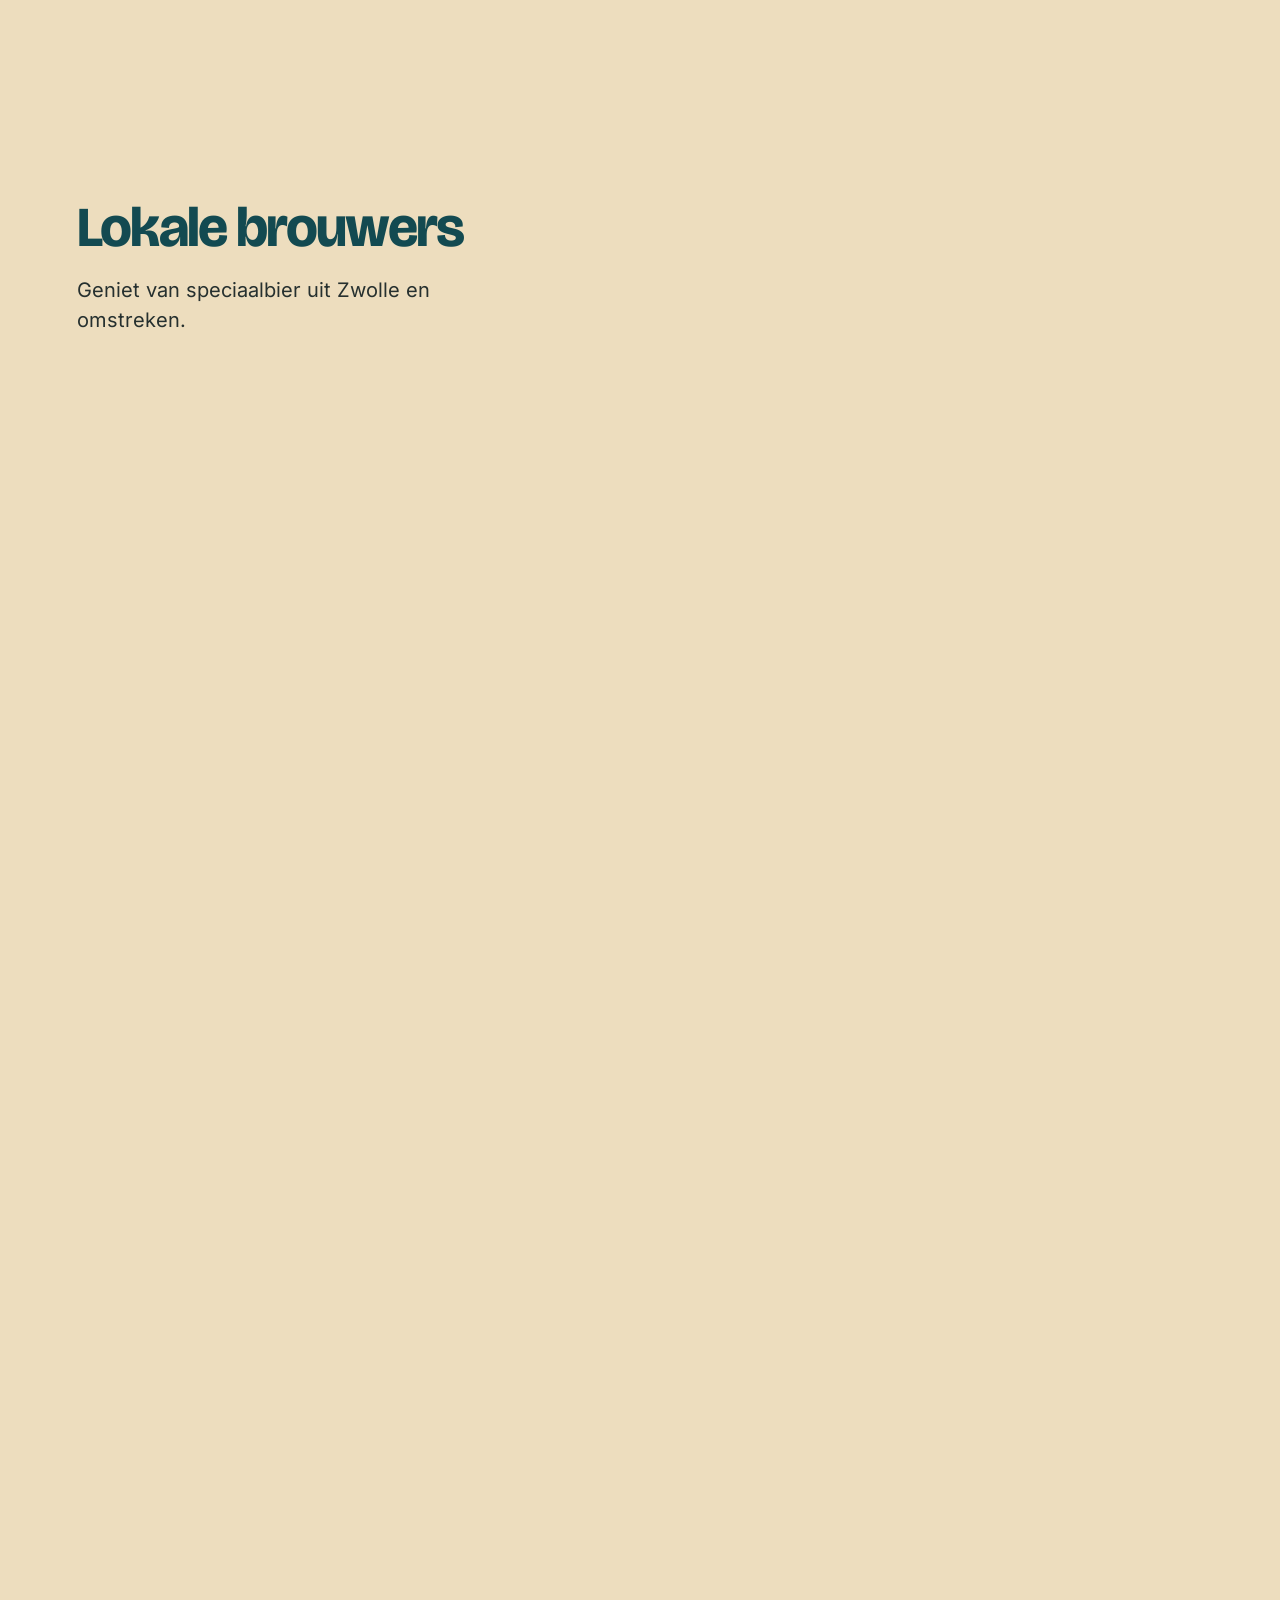
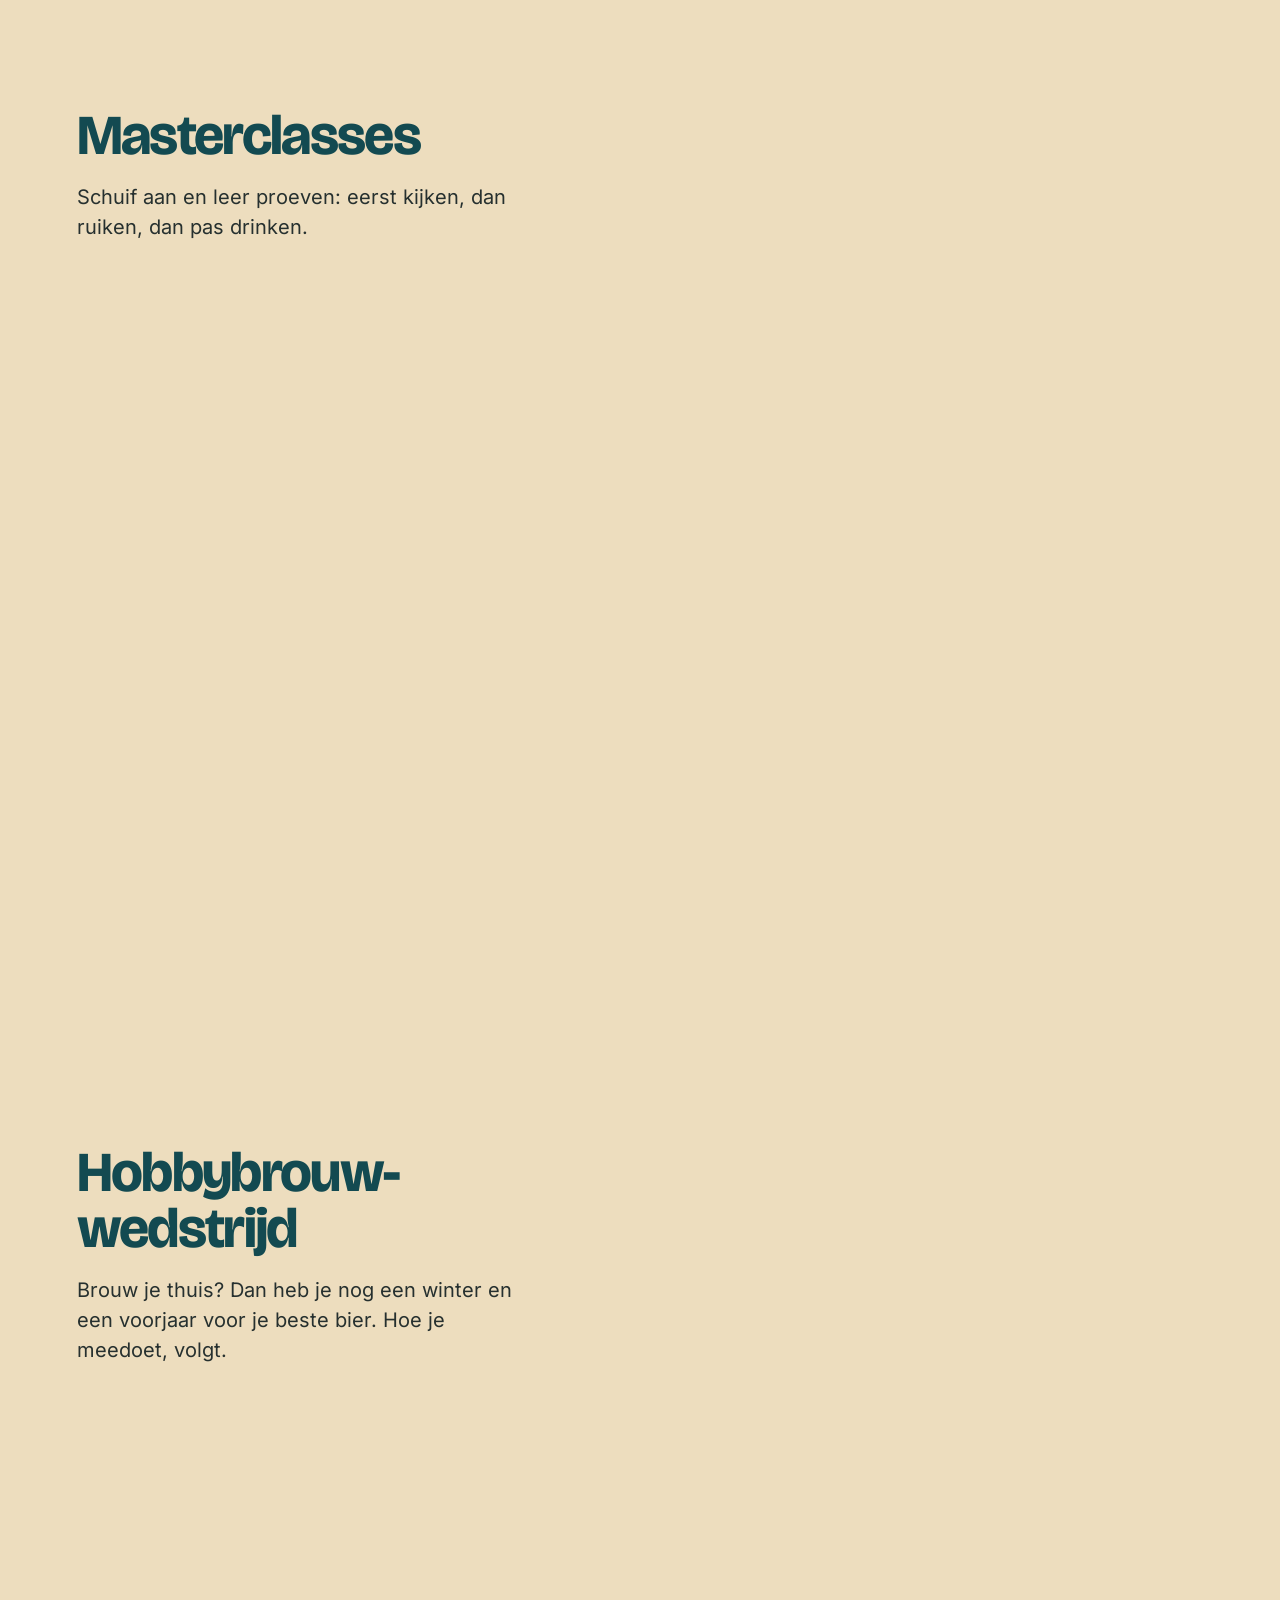
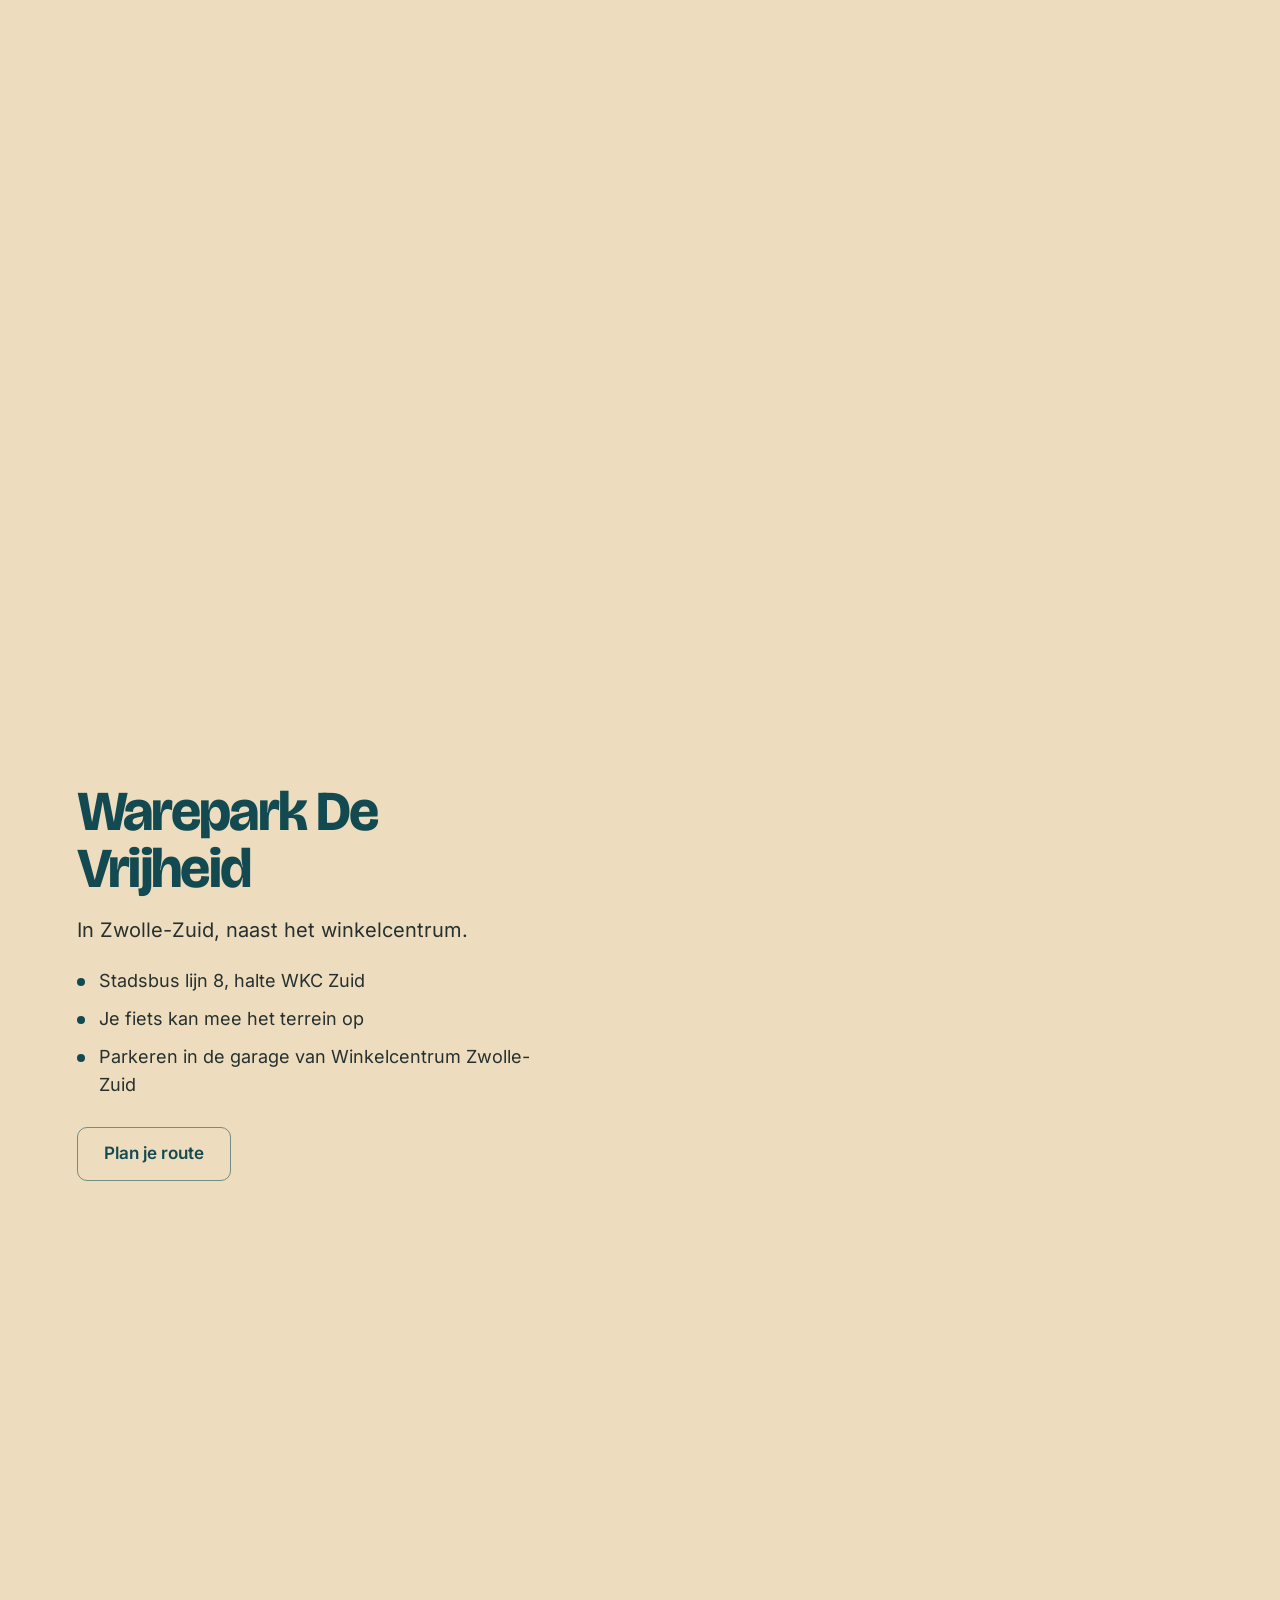
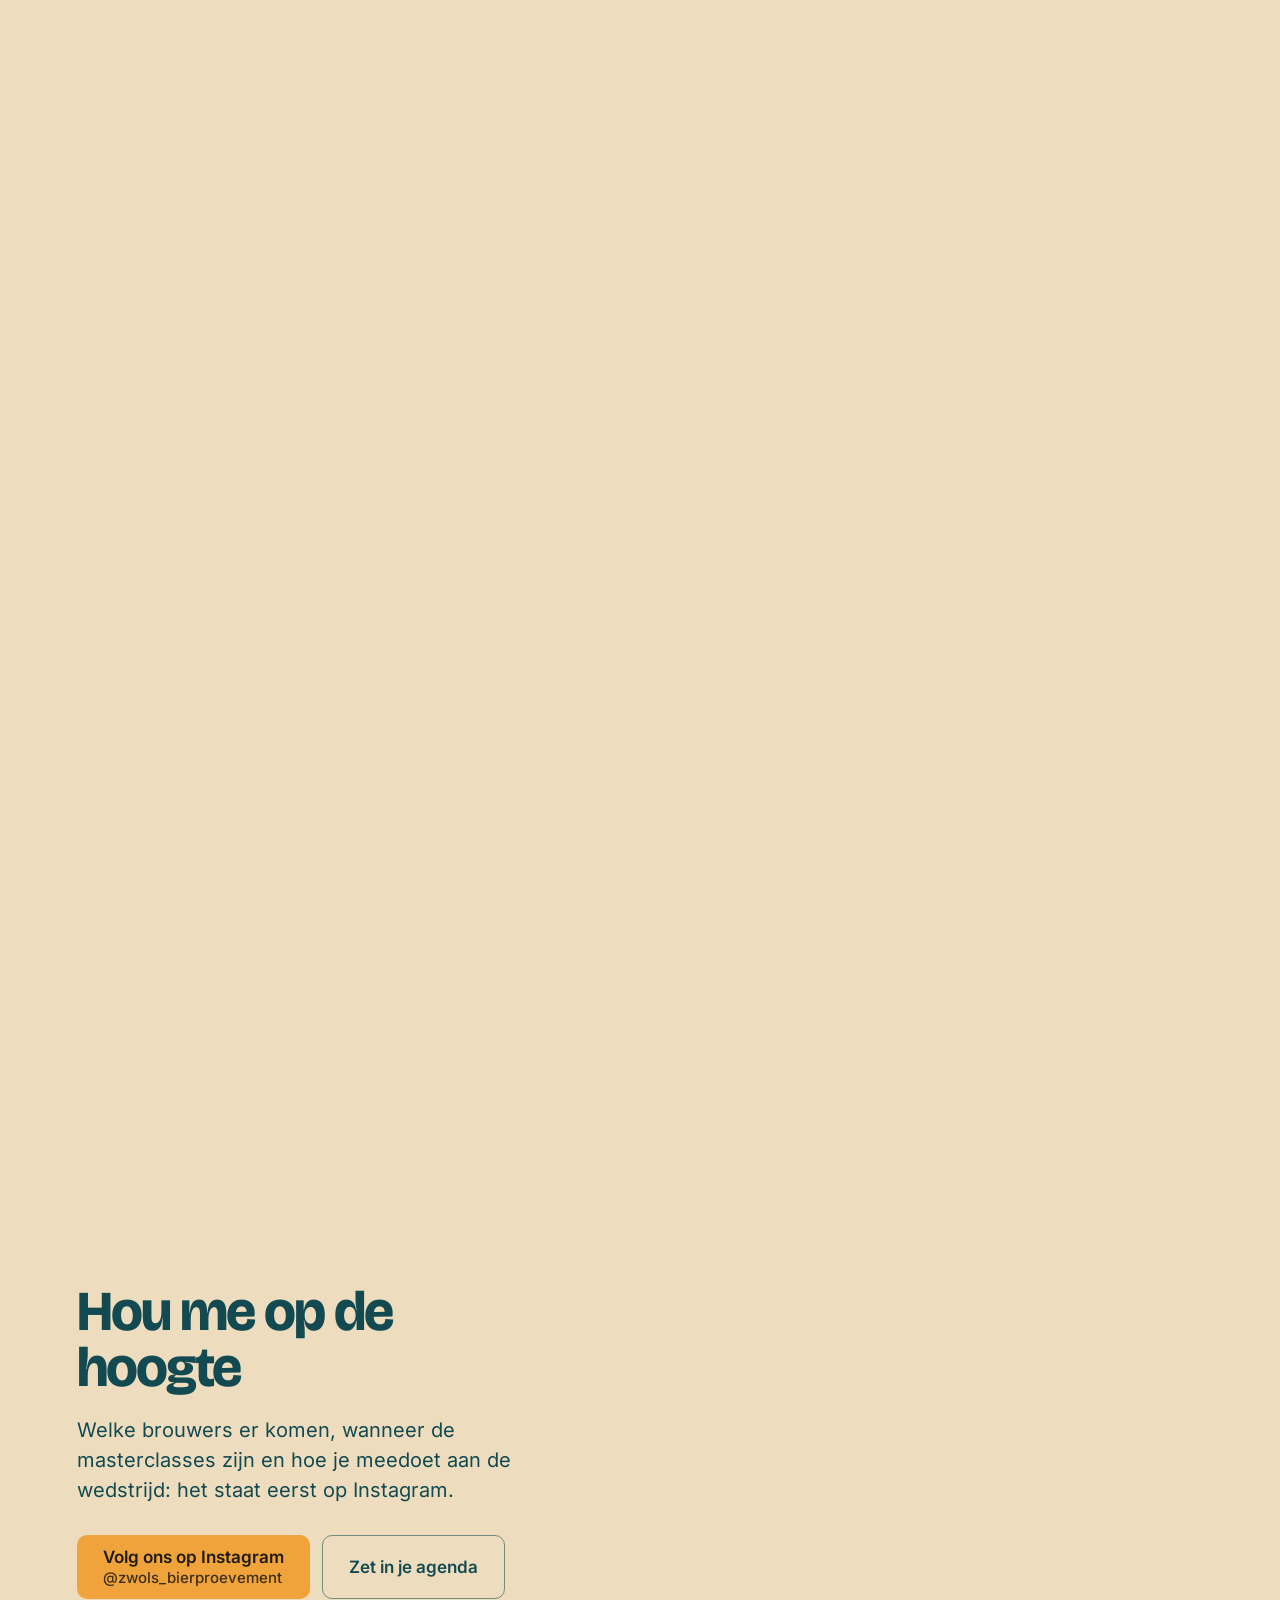
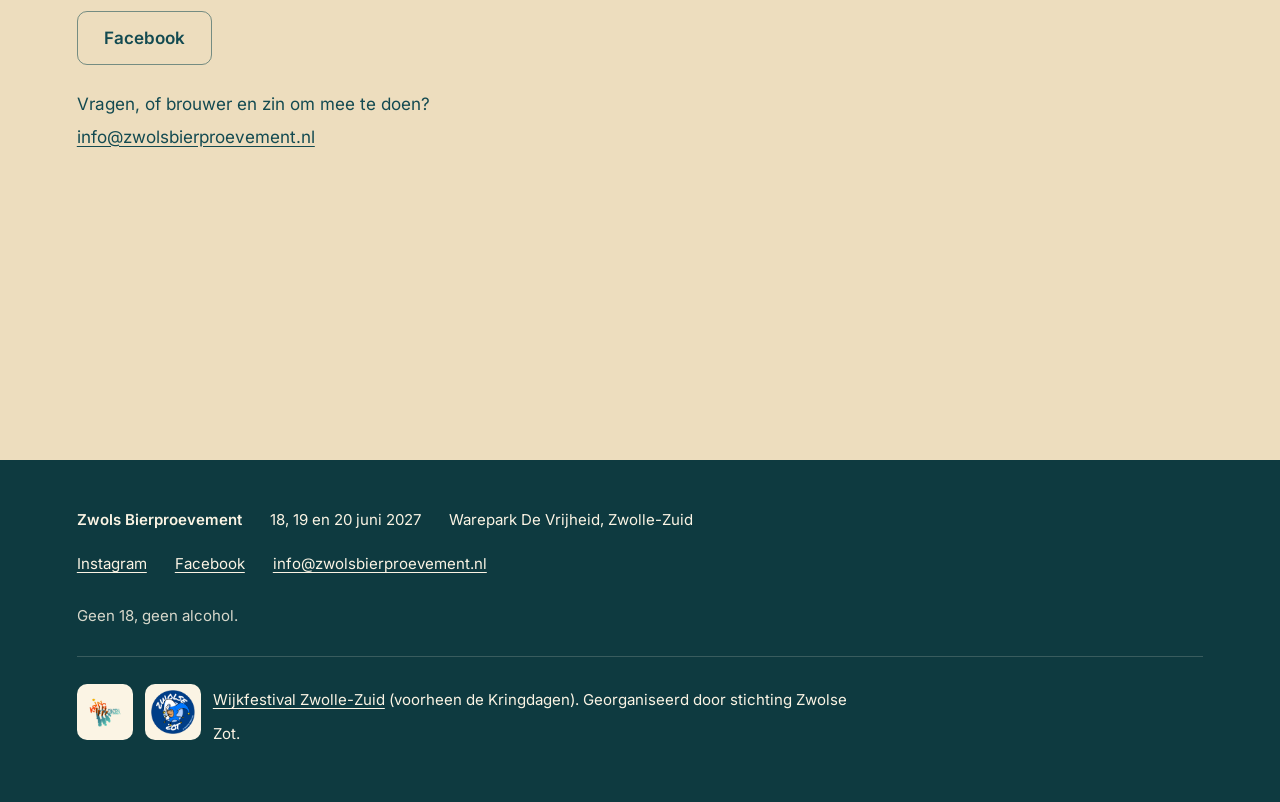
==== commit 58e970bf: "Proef ronde 5: geen flikkering op de kaart, Facebook-link Co-Authored-By: Claude Opus 5.5 (1M contex" ====
--- a/proef/index.html
+++ b/proef/index.html
@@ -15,7 +15,7 @@
 <meta name="description" content="Zwols Bierproevement, 18, 19 en 20 juni 2027 in Warepark De Vrijheid, Zwolle.">
 <meta name="theme-color" content="#EDDDBE">
 <link rel="icon" href="data:image/svg+xml,%3Csvg xmlns=%27http://www.w3.org/2000/svg%27 viewBox=%270 0 32 32%27%3E%3Crect width=%2732%27 height=%2732%27 rx=%277%27 fill=%27%23134A51%27/%3E%3Cpath d=%27M9 10h14L10 22h13%27 stroke=%27%23EDDDBE%27 stroke-width=%273.2%27 fill=%27none%27 stroke-linejoin=%27round%27/%3E%3C/svg%3E">
-  <script type="module" crossorigin src="./assets/index-iqJQ52m0.js"></script>
+  <script type="module" crossorigin src="./assets/index-CS3xzLRL.js"></script>
   <link rel="stylesheet" crossorigin href="./assets/index-DcZafOp6.css">
 </head>
 <body>
